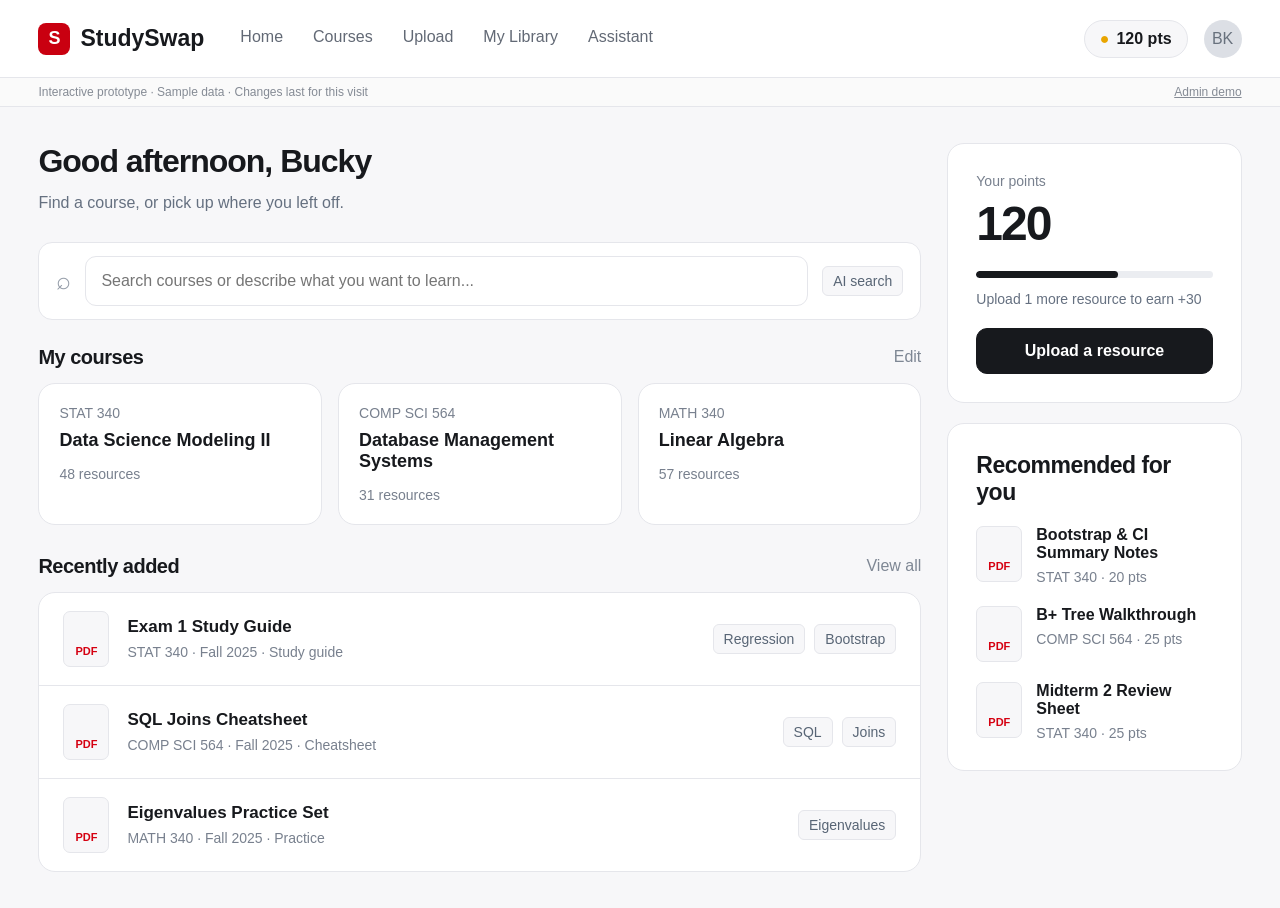
==== studyswap.html @ 80834e2b "Initial commit" ====
<!doctype html><html lang="en"><head><meta charset="utf-8"><meta name="viewport" content="width=device-width,initial-scale=1"><title>StudySwap — UW–Madison study resources</title><meta name="description" content="Share your notes and discover course resources with StudySwap."><link rel="icon" href="data:image/svg+xml,%3Csvg xmlns='http://www.w3.org/2000/svg' viewBox='0 0 32 32'%3E%3Crect width='32' height='32' rx='8' fill='%23c90010'/%3E%3Ctext x='9' y='23' font-family='Arial' font-weight='bold' font-size='22' fill='white'%3ES%3C/text%3E%3C/svg%3E"><style>:root{font-family:Arial,Helvetica,sans-serif;color:#17191d;background:#f7f7f9;font-size:16px;--muted:#78808e;--line:#e5e6eb;--red:#c90010}*{box-sizing:border-box}body{margin:0}button,input,select,textarea{font:inherit}button,a,input,select,textarea{outline-offset:4px}button,a{cursor:pointer}button{color:inherit}a{text-decoration:none;color:inherit}h1{font-size:32px;letter-spacing:-1px;margin:0 0 10px}h2{font-size:23px;letter-spacing:-.5px;margin:0 0 16px}h3{font-size:18px;margin:0 0 6px}p{color:#657080;line-height:1.6;margin:0 0 18px}small,.muted{color:var(--muted);font-size:14px}.brand{display:flex;align-items:center;gap:10px;font-size:23px;font-weight:700;white-space:nowrap}.mark{display:inline-grid;place-items:center;background:var(--red);color:white;border-radius:8px;width:32px;height:32px;font-size:18px}.header{height:78px;background:white;border-bottom:1px solid var(--line);display:flex;align-items:center;padding:0 3%;gap:36px}.nav{display:flex;align-self:stretch;gap:30px}.nav a{display:flex;align-items:center;border-bottom:3px solid transparent;color:#626975}.nav a.active{border-color:#17191d;color:#17191d}.account{margin-left:auto;display:flex;gap:16px;align-items:center}.points{border:1px solid var(--line);background:#f7f7f9;border-radius:24px;padding:9px 15px;font-weight:600;white-space:nowrap}.points:before{content:'●';color:#e9a500;margin-right:7px}.avatar{border:0;background:#dcdfe5;border-radius:50%;width:38px;height:38px;color:#68717d}.demo{font-size:12px;color:#858b95;padding:7px 3%;border-bottom:1px solid var(--line);background:#fafafa;display:flex;justify-content:space-between}.demo a{text-decoration:underline}.main{padding:36px 3%;max-width:1800px;margin:auto}.narrow{max-width:1120px}.grid{display:grid;gap:26px}.home{grid-template-columns:minmax(0,3fr) minmax(260px,1fr)}.detail{grid-template-columns:minmax(250px,1fr) minmax(0,2.35fr)}.upload{grid-template-columns:minmax(0,2.2fr) minmax(300px,1fr)}.preview-grid{grid-template-columns:minmax(0,2.5fr) minmax(290px,1fr)}.panel{border:1px solid var(--line);border-radius:17px;background:white;padding:28px}.stack>*+*{margin-top:20px}.row{display:flex;align-items:center;gap:16px}.between{justify-content:space-between}.wrap{flex-wrap:wrap}.grow{flex:1;min-width:0}.section{margin-top:30px}.section-title{display:flex;justify-content:space-between;align-items:center;margin-bottom:14px}.section-title h2{margin:0;font-size:20px}.btn{border:1px solid var(--line);border-radius:11px;background:white;padding:13px 20px;font-weight:600;display:inline-flex;justify-content:center;align-items:center;gap:8px}.btn.dark{background:#17191d;color:white;border-color:#17191d}.btn.red{background:var(--red);color:white;border-color:var(--red)}.btn.full{width:100%}.btn:disabled{opacity:.45;cursor:not-allowed}.btn:hover{filter:brightness(.96)}.link{background:none;border:0;color:#7e8794;padding:0}.tags{display:flex;gap:9px;flex-wrap:wrap}.tag,.chip{font-size:14px;border:1px solid var(--line);border-radius:6px;background:#f7f7f9;padding:6px 10px;color:#586575}.chip.active{color:white;background:#17191d;border-color:#17191d}.green{color:#219658;background:#e9f6ee;border-color:#cde9d9}.amber{color:#b77200;background:#fff5e5;border-color:#f2d7a7}.blue{color:#3565df;background:#edf2ff;border-color:#cfdbff}.redtext{color:var(--red)}.search{display:flex;align-items:center;gap:14px;background:white;border:1px solid var(--line);border-radius:14px;padding:13px 17px;margin:26px 0}.search input{border:0;padding:6px 0;min-width:0;flex:1;background:none;outline:none}.search span{color:#939ba7;font-size:25px}.courses-mini{display:grid;grid-template-columns:repeat(3,1fr);gap:16px}.course-mini{padding:20px}.course-mini:hover,.resource:hover{border-color:#b8bec8;background:#fdfdfd}.course-mini h3{margin:8px 0 14px}.list{padding:0;overflow:hidden}.resource{display:flex;align-items:center;gap:18px;padding:18px 24px;border-bottom:1px solid var(--line)}.resource:last-child{border-bottom:0}.pdf{height:56px;width:46px;flex-shrink:0;border:1px solid var(--line);border-radius:7px;background:#f7f7f9;display:flex;align-items:flex-end;justify-content:center;padding-bottom:9px;color:#d50011;font-weight:700;font-size:11px}.resource h3{font-size:17px}.metric{font-size:48px;font-weight:700;letter-spacing:-2px;margin:6px 0 20px}.progress{height:7px;background:#ebedf1;border-radius:9px;margin:15px 0 10px;overflow:hidden}.progress i{display:block;width:60%;height:100%;background:#17191d;border-radius:9px}.rec{display:flex;gap:14px;margin-top:20px}.rec h3{font-size:16px}.tabs{display:inline-flex;background:#ebedf1;border-radius:12px;padding:4px;gap:2px}.tabs button{border:0;background:none;border-radius:9px;padding:12px 19px;color:#626c7b}.tabs button.active{background:white;box-shadow:0 2px 4px #00000009;color:#17191d}.result{display:flex;align-items:center;gap:30px;margin-top:14px}.score{width:64px;text-align:center;flex-shrink:0}.score strong{font-size:30px;display:block}.meta{display:flex;justify-content:space-between;padding:15px 0;border-top:1px solid var(--line);gap:20px}.meta span{color:var(--muted)}.breadcrumb{font-size:14px;color:#8b93a0;margin:4px 0 28px}.page-heading{margin-bottom:28px}.page-heading h1{font-size:38px}.form-grid{display:grid;grid-template-columns:1fr 1fr;gap:22px}label{display:block;color:#626b78;font-size:14px}label input,label select,label textarea{margin-top:8px}input:not([type=checkbox]),select,textarea{width:100%;border:1px solid var(--line);border-radius:11px;background:white;padding:15px;color:#17191d}input[type=checkbox]{accent-color:#17191d;width:18px;height:18px}.field{margin-top:22px}.dropzone{border:1px dashed #c9ced6;background:#fafafb;border-radius:14px;padding:24px;margin-top:8px}.check{display:flex;align-items:center;gap:8px;margin:22px 0}.review-item{padding:20px 0;border-top:1px solid var(--line);display:flex;gap:14px}.review-item p{font-size:14px;margin:5px 0}.paper-preview{background:#eceef2;border-radius:18px;padding:32px;min-height:680px;display:flex;flex-direction:column}.papers{display:flex;gap:26px;flex:1;overflow:hidden}.paper{background:white;border-radius:8px;padding:34px;flex:1;min-width:0;box-shadow:0 1px 4px #00000005}.paper h3{margin:24px 0 12px;font-size:15px}.paper h2{font-size:21px}.paper p{font-size:14px}.paper.obscured{filter:blur(6px);opacity:.35;user-select:none}.preview-caption{text-align:center;margin:30px 0 0}.library-grid{display:grid;grid-template-columns:repeat(4,1fr);gap:20px;margin-top:28px}.library-card{padding:0;overflow:hidden}.library-art{height:145px;background:#eceef2;display:grid;place-items:center}.library-art .pdf{width:65px;height:80px;background:white}.library-content{padding:20px}.library-content h3{margin:8px 0 22px}.stats{display:flex;gap:28px}.stats strong{display:block;font-size:26px}.admin-grid{grid-template-columns:minmax(280px,1fr) minmax(0,1.6fr)}.queue-item{width:100%;text-align:left;background:white;border:0;border-bottom:1px solid var(--line);padding:20px;display:flex;justify-content:space-between;gap:10px}.queue-item.selected{border-left:3px solid #17191d;background:#fafafa}.status-grid{display:grid;grid-template-columns:repeat(3,1fr);gap:14px;margin:26px 0}.status-grid>div{border-radius:14px;padding:20px}.status-grid strong{display:block;font-size:26px;margin-top:8px}.chat-layout{display:grid;grid-template-columns:310px 1fr;min-height:calc(100vh - 108px)}.chat-sidebar{background:white;border-right:1px solid var(--line);padding:28px}.chat-sidebar label{padding:15px;border:1px solid var(--line);border-radius:12px;display:flex;align-items:center;gap:10px;margin:10px 0}.chat-sidebar button{display:block;text-align:left;margin:10px 0;padding:12px;border:0;background:#f7f7f9;border-radius:8px;width:100%}.chat-main{padding:34px 6%;display:flex;flex-direction:column;min-width:0}.messages{flex:1}.bubble{background:#17191d;color:white;padding:16px 20px;border-radius:18px 18px 0 18px;margin:0 0 28px auto;width:fit-content;max-width:85%}.answer{display:flex;gap:15px;line-height:1.75;margin-bottom:28px}.answer .mark{flex-shrink:0}.chat-input{margin-top:35px}.chat-input .search{margin:12px 0}.auth{display:grid;grid-template-columns:43% 57%;min-height:100vh}.auth-brand{background:#17191d;color:white;padding:6% 9%;display:flex;flex-direction:column}.auth-copy{margin-top:auto;padding-top:180px}.auth-copy h1{font-size:44px;line-height:1.15;letter-spacing:-1.5px}.auth-copy p{color:#a8b0bb;font-size:18px;margin:25px 0 48px}.auth-stats{display:flex;gap:30px}.auth-stats strong{display:block;font-size:30px}.auth-stats small{color:#bbc1cb}.auth-form{display:flex;align-items:center;justify-content:center;padding:50px}.auth-inner{width:100%;max-width:460px}.auth-inner h1{margin:38px 0 12px}.auth-inner .btn{padding:17px}.or{display:flex;align-items:center;gap:15px;color:#959da8;font-size:14px;margin:25px 0}.or:before,.or:after{content:'';height:1px;background:var(--line);flex:1}.auth-note{font-size:13px;text-align:center;margin:20px 0 0}.empty{padding:45px;text-align:center;color:#79818d}#toast{position:fixed;bottom:28px;left:50%;transform:translateX(-50%);background:#17191d;color:white;border-radius:12px;padding:15px 22px;box-shadow:0 8px 30px #0002;display:none;z-index:30;max-width:90%}dialog{border:1px solid var(--line);border-radius:18px;padding:28px;max-width:550px;width:90%}dialog::backdrop{background:#17191d70}dialog .btn{margin-top:20px}.sr-only{position:absolute;width:1px;height:1px;overflow:hidden;clip:rect(0,0,0,0)}@media(min-width:1600px){.main{padding-top:44px}.resource{padding:22px 24px}.header{height:80px}}@media(max-width:1100px){.header{gap:24px}.nav{gap:20px}.home,.upload,.preview-grid{grid-template-columns:2fr 1fr}.library-grid{grid-template-columns:repeat(3,1fr)}.resource .tags{display:none}.auth-copy h1{font-size:36px}.paper.obscured{display:none}}@media(max-width:800px){.header{height:auto;min-height:70px;flex-wrap:wrap;padding-top:16px;gap:10px 20px}.nav{order:3;width:100%;overflow:auto;gap:24px}.nav a{padding:16px 0;white-space:nowrap}.account{gap:8px}.brand{font-size:20px}.main{padding:25px 20px}.home,.detail,.upload,.preview-grid,.admin-grid{grid-template-columns:1fr}.courses-mini{grid-template-columns:1fr}.library-grid{grid-template-columns:repeat(2,1fr)}.page-heading{align-items:flex-start;gap:20px;flex-wrap:wrap}.page-heading h1{font-size:30px}.chat-layout{grid-template-columns:1fr}.chat-sidebar{border-bottom:1px solid var(--line)}.chat-sidebar .recent{display:none}.chat-main{padding:25px 20px;min-height:600px}.auth{grid-template-columns:1fr}.auth-brand{padding:28px}.auth-copy{padding-top:45px}.auth-copy h1{font-size:32px}.auth-copy p{margin:18px 0}.auth-stats{display:none}.auth-form{padding:35px 25px}.auth-inner h1{margin-top:28px}.status-grid{gap:7px}.status-grid>div{padding:15px}.result{gap:15px;padding:20px}.result .score{width:45px}.result .btn{padding:10px}.demo{gap:12px}.paper-preview{min-height:500px;padding:20px}.paper{padding:24px}.resource{padding:18px 16px}.form-grid{grid-template-columns:1fr}.section-title{gap:15px;flex-wrap:wrap}}@media(max-width:480px){.library-grid{grid-template-columns:1fr}.stats{gap:20px}.result{flex-wrap:wrap}.result .grow{min-width:180px}.panel{padding:22px}.panel.list{padding:0}.library-card{padding:0}.auth-copy p{font-size:16px}.row.wrap{gap:10px}}
</style></head><body><div id="app"></div><div id="toast" role="status"></div><dialog id="dialog"><div id="dialog-body"></div><button class="btn" onclick="document.querySelector('dialog').close()">Close</button></dialog><script>const $=s=>document.querySelector(s),esc=s=>String(s??'').replace(/[&<>"']/g,c=>({'&':'&amp;','<':'&lt;','>':'&gt;','"':'&quot;',"'":'&#39;'}[c]));
const courses=[{id:'stat340',code:'STAT 340',title:'Data Science Modeling II',count:48,credits:4,req:'STAT 240',desc:'Modern statistical modeling for data science: linear and logistic regression, resampling methods, the bootstrap, cross-validation and model selection, with an emphasis on computation in R.'},{id:'cs564',code:'COMP SCI 564',title:'Database Management Systems',count:31,credits:3,req:'COMP SCI 400',desc:'Relational model, SQL, schema design and normalization, indexing, query processing and transactions.'},{id:'math340',code:'MATH 340',title:'Linear Algebra',count:57,credits:3,req:'MATH 222',desc:'Matrices, systems of linear equations, vector spaces, eigenvalues and eigenvectors.'},{id:'cs639',code:'COMP SCI 639',title:'Undergraduate Elective: Data Management',count:9,credits:3,req:'COMP SCI 564',desc:'Data models, data integration and cleaning, large-scale data systems for analytics.'},{id:'lis461',code:'L I S 461',title:'Data and Algorithms: Ethics and Policy',count:4,credits:4,req:'None',desc:'How data is collected, stored and structured, and the design choices behind information systems.'},{id:'stat240',code:'STAT 240',title:'Data Science Modeling I',count:24,credits:4,req:'None',desc:'Data wrangling, visualization and inference using R and the tidyverse.'}];
const resources=[['exam','Exam 1 Study Guide','stat340','Study guide',30,12,'Regression','Bootstrap'],['bootstrap','Bootstrap & CI Summary Notes','stat340','Notes',20,6,'Bootstrap','Confidence interval'],['regression','Regression Cheatsheet','stat340','Cheatsheet',20,2,'Regression'],['cv','Cross-Validation Practice Questions','stat340','Practice',25,8,'Cross-validation'],['review','Midterm 2 Review Sheet','stat340','Study guide',25,5,'Model selection'],['sql','SQL Joins Cheatsheet','cs564','Cheatsheet',20,3,'SQL','Joins'],['tree','B+ Tree Walkthrough','cs564','Notes',25,5,'Indexing'],['eigen','Eigenvalues Practice Set','math340','Practice',25,6,'Eigenvalues'],['midterm','Midterm 1 (Fall 2024)','math340','Old exam',30,7,'Matrices'],['formula','Final Formula Sheet','stat240','Cheatsheet',20,3,'Inference']].map(r=>({id:r[0],title:r[1],course:r[2],type:r[3],cost:r[4],pages:r[5],tags:r.slice(6)}));
let state={points:120,unlocked:['regression','sql','tree','eigen','midterm','cv','formula'],mycourses:['stat340','cs564','math340'],uploads:[],spent:185};let searchMode='AI search',filter='All',libTab='Unlocked',libCourse='all',adminFilter='All',selectedQueue=0,signup=false;let queue=[{title:'Bootstrap & CI — Lecture 8–10 Notes',course:'STAT 340',user:'bucky',flag:'Possible duplicate'},{title:'Normalization Practice Set',course:'COMP SCI 564',user:'mchen',flag:'Clean'},{title:'Week 3 Notes',course:'MATH 340',user:'tpark',flag:'Course mismatch'},{title:'Final Exam Formula Sheet',course:'STAT 240',user:'aliu',flag:'Clean'},{title:'Graph Algorithms Summary',course:'COMP SCI 577',user:'jwong',flag:'Clean'},{title:'Midterm 1 Practice',course:'ECON 310',user:'rsingh',flag:'Possible duplicate'}];let selectedSources=new Set(['regression']);let chats=[];let currentFile=null;const fileURLs=new Map();
const cby=id=>courses.find(c=>c.id===id)||courses[0],rby=id=>resources.find(r=>r.id===id)||resources[0],pdf=()=>'<span class="pdf" aria-hidden="true">PDF</span>',brand=()=>'<a class="brand" href="#home"><span class="mark">S</span>StudySwap</a>',btn=(text,route,cls='')=>`<a class="btn ${cls}" href="#${route}">${text}</a>`,tags=arr=>`<div class="tags">${arr.map(t=>`<span class="tag">${esc(t)}</span>`).join('')}</div>`;
function toast(s){$('#toast').textContent=s;$('#toast').style.display='block';clearTimeout(window.toastTimer);window.toastTimer=setTimeout(()=>$('#toast').style.display='none',3500)}function modal(s){$('#dialog-body').innerHTML=s;$('#dialog').showModal()}function go(route){if(location.hash==='#'+route)render();else location.hash=route}function header(page){const admin=page==='admin';return `<header class="header">${brand()}${admin?'<span class="tag">Admin</span>':''}<nav class="nav" aria-label="Main navigation">${(admin?[['admin','Review queue'],['admin/resources','Resources'],['admin/users','Users'],['admin/reports','Reports']]:[['home','Home'],['courses','Courses'],['upload','Upload'],['library','My Library'],['assistant','Assistant']]).map(([id,label])=>`<a href="#${id}" class="${(location.hash.slice(1)===id||(id==='courses'&&['course','resource'].includes(page)))?'active':''}">${label}</a>`).join('')}</nav><div class="account">${admin?'':`<a class="points" href="#library">${state.points} pts</a>`}<button class="avatar" aria-label="Account menu" onclick="account()">${admin?'AD':'BK'}</button></div></header><div class="demo"><span>Interactive prototype · Sample data · Changes last for this visit</span><a href="#${admin?'home':'admin'}">${admin?'Student view':'Admin demo'}</a></div>`}
function account(){modal(`<h2>Bucky Badger</h2><p>bucky@wisc.edu</p><div class="stack">${btn('Student home','home')}${btn('Admin demo','admin')}<button class="btn" onclick="document.querySelector('dialog').close();go('login')">Log out</button></div>`)}
function login(){return `<div class="auth"><aside class="auth-brand">${brand()}<div class="auth-copy"><h1>Share what you made.<br>Unlock what you need.</h1><p>A study resource exchange for UW–Madison students. Upload your notes, earn points, and learn with an AI assistant grounded in real course material.</p><div class="auth-stats"><div><strong>1,240</strong><small>Resources</small></div><div><strong>312</strong><small>Courses</small></div><div><strong>860</strong><small>Students</small></div></div></div></aside><section class="auth-form"><div class="auth-inner"><div class="tabs"><button class="${!signup?'active':''}" onclick="signup=false;render()">Log in</button><button class="${signup?'active':''}" onclick="signup=true;render()">Sign up</button></div><h1>${signup?'Join StudySwap':'Welcome back'}</h1><p>${signup?'Create an account with your UW–Madison email.':'Log in with your UW–Madison email.'}</p><form id="login-form">${signup?'<label class="field">Name<input name="name" placeholder="Bucky Badger" required></label>':''}<label class="field">Email<input name="email" type="email" placeholder="bucky@wisc.edu" required pattern="[^@]+@wisc\\.edu" title="Use a wisc.edu email address"></label><div class="row between field"><label for="password">Password</label><button type="button" class="link" onclick="modal('<h2>Password reset</h2><p>This prototype does not store passwords or send email. Use Enter demo to explore StudySwap.</p>')">Forgot password?</button></div><input id="password" name="password" type="password" autocomplete="${signup?'new-password':'current-password'}" placeholder="••••••••••" minlength="8" required style="margin:8px 0 26px"><button class="btn dark full">${signup?'Create account · 50 starter points':'Log in'}</button></form><div class="or">or</div><button class="btn full" onclick="modal('<h2>UW–Madison NetID</h2><p>School sign-in requires an authorized university integration. No credentials are sent by this prototype.</p>')">Continue with NetID</button><p class="auth-note">Frontend demo — do not enter your real password.</p><button class="btn full" style="margin-top:15px" onclick="go('home')">Enter demo →</button></div></section></div>`}
function resourceRow(r,mode='course'){return `<a class="resource" href="#resource/${r.id}">${pdf()}<div class="grow"><h3>${esc(r.title)}</h3><small>${mode==='home'?cby(r.course).code:'Prof. Kim'} · Fall 2025 · ${mode==='home'?r.type:r.pages+' pages'}</small></div>${mode==='home'?tags(r.tags):`<span class="tag">${r.type}</span><strong style="white-space:nowrap">${state.unlocked.includes(r.id)?'<span class="tag green">Unlocked</span>':r.cost+' pts'}</strong>`}</a>`}
function home(){return `<main class="main grid home"><section><h1>Good afternoon, Bucky</h1><p>Find a course, or pick up where you left off.</p><form class="search" id="home-search"><span>⌕</span><input name="q" aria-label="Search courses" placeholder="Search courses or describe what you want to learn..."><button class="chip">AI search</button></form><div class="section-title"><h2>My courses</h2><button class="link" onclick="editCourses()">Edit</button></div><div class="courses-mini">${state.mycourses.map(id=>{let c=cby(id);return `<a class="panel course-mini" href="#course/${c.id}"><small>${c.code}</small><h3>${c.title}</h3><small>${c.count} resources</small></a>`}).join('')||'<p>No courses yet. Find a course to get started.</p>'}</div><div class="section"><div class="section-title"><h2>Recently added</h2><a class="link" href="#courses">View all</a></div><div class="panel list">${['exam','sql','eigen'].map(id=>resourceRow(rby(id),'home')).join('')}</div></div></section><aside class="stack"><div class="panel"><small>Your points</small><div class="metric">${state.points}</div><div class="progress"><i></i></div><p style="font-size:14px">Upload 1 more resource to earn +30</p>${btn('Upload a resource','upload','dark full')}</div><div class="panel"><h2>Recommended for you</h2>${['bootstrap','tree','review'].map(id=>{let r=rby(id);return `<a class="rec" href="#resource/${id}">${pdf()}<div><h3>${r.title}</h3><small>${cby(r.course).code} · ${r.cost} pts</small></div></a>`}).join('')}</div></aside></main>`}
function editCourses(){modal(`<h2>My courses</h2><p>Choose the courses shown on your home page.</p>${courses.map(c=>`<label class="check"><input type="checkbox" ${state.mycourses.includes(c.id)?'checked':''} onchange="toggleCourse('${c.id}',this.checked)">${c.code} · ${c.title}</label>`).join('')}`)}function toggleCourse(id,on){state.mycourses=on?[...new Set([...state.mycourses,id])]:state.mycourses.filter(x=>x!==id);render()}
function coursesPage(){return `<main class="main narrow"><h1>Find a course</h1><div class="row between wrap section"><div class="tabs">${['Keyword','AI search'].map(t=>`<button class="${searchMode===t?'active':''}" onclick="searchMode='${t}';render()">${t}</button>`).join('')}</div><div class="tags"><select id="level" aria-label="Course level" style="width:auto;padding:7px"><option>Any level</option><option>Introductory</option><option>Intermediate</option><option>Advanced</option></select><span class="tag">3–4 credits</span><span class="tag">Fall 2026</span></div></div><form class="search" id="course-search" style="border-color:#17191d"><span>⌕</span><input id="query" name="q" aria-label="Course search" value="${esc(window.courseQuery??'')}" placeholder="${searchMode==='AI search'?'I want to learn about databases and how to design them':'Search by course name or code'}"><button class="btn dark">Search</button></form><p class="muted" id="result-summary"></p><div id="course-results"></div></main>`}
function showCourseResults(){let q=($('#query')?.value||'').toLowerCase();window.courseQuery=q;let words=q.split(/\W+/).filter(w=>w.length>2&&!['want','learn','about','and','how','them','the','for','with'].includes(w));let list=courses.map(c=>({...c,score:words.reduce((a,w)=>a+((c.title+' '+c.desc+' '+c.code).toLowerCase().includes(w.replace(/s$/,''))?1:0),0)}));if(words.length)list=list.filter(c=>c.score>0).sort((a,b)=>b.score-a.score);let level=$('#level').value;list=list.filter(c=>level==='Any level'||(level==='Introductory'?c.id==='stat240':level==='Advanced'?c.id.startsWith('cs'):!c.id.startsWith('cs')&&c.id!=='stat240'));$('#result-summary').textContent=`${list.length} courses${searchMode==='AI search'?' · Demo relevance ranking using course keywords (AI not connected)':''}`;$('#course-results').innerHTML=list.map((c,i)=>`<article class="panel result">${searchMode==='AI search'?`<div class="score"><strong>${q?Math.max(60,94-i*11):'—'}</strong><small>match</small></div>`:''}<div class="grow"><h3>${c.code} · ${c.title} ${i===0&&q?'<span class="tag green">Best match</span>':''}</h3><p style="font-size:14px;margin:10px 0 14px">${c.desc}</p>${tags([c.credits+' credits',c.req==='None'?'No prerequisites':'Req: '+c.req,c.count+' resources'])}</div>${btn('View','course/'+c.id)}</article>`).join('')||'<div class="panel empty">No matching courses. Try “statistics”, “SQL”, or “linear algebra”.</div>'}
function coursePage(id){let c=cby(id);return `<main class="main"><div class="breadcrumb"><a href="#courses">Courses</a> / ${c.code}</div><div class="row between page-heading"><div><p style="margin-bottom:6px">${c.code}</p><h1>${c.title}</h1></div><div class="row wrap"><button class="btn" onclick="toggleCourse('${c.id}',${!state.mycourses.includes(c.id)});toast('My courses updated')">${state.mycourses.includes(c.id)?'✓ Added to my courses':'+ Add to my courses'}</button>${btn('Upload for this course','upload/'+c.id,'dark')}</div></div><div class="grid detail"><aside class="panel" style="align-self:start"><h2>About this course</h2><p>${c.desc}</p>${[['Credits',c.credits],['Prerequisites',c.req],['Level',c.id.startsWith('cs')?'Advanced':'Intermediate'],['Offered','Fall, Spring']].map(x=>`<div class="meta"><span>${x[0]}</span><strong>${x[1]}</strong></div>`).join('')}</aside><section><div class="section-title"><h2>Resources <small>${c.count}</small></h2><div class="tags">${['All','Study guide','Cheatsheet','Practice','Old exam','Notes'].map(t=>`<button class="chip ${filter===t?'active':''}" onclick="filter='${t}';render()">${t}</button>`).join('')}</div></div><div class="search" style="margin:18px 0"><span>⌕</span><input id="resource-search" placeholder="Search resources in ${c.code}" aria-label="Search resources"></div><div id="resources" class="panel list"></div></section></div></main>`}
function showResources(id){let q=$('#resource-search').value.toLowerCase();let list=resources.filter(r=>r.course===id&&(filter==='All'||r.type===filter)&&r.title.toLowerCase().includes(q));$('#resources').innerHTML=list.map(r=>resourceRow(r)).join('')||'<div class="empty">No resources match your filters.</div>'}
function resourcePage(id){let r=rby(id),c=cby(r.course),unlocked=state.unlocked.includes(r.id);return `<main class="main"><div class="breadcrumb"><a href="#courses">Courses</a> / <a href="#course/${c.id}">${c.code}</a> / ${r.title}</div><div class="grid preview-grid"><div class="paper-preview"><div class="papers"><article class="paper"><h2>${c.code} — ${r.title}</h2><small>Fall 2025 · Sample document</small><h3>1. ${r.tags[0]}</h3><p>${sampleContent(r)}</p><h3>2. Key ideas</h3><p>Connect the definitions to worked examples. Explain your reasoning and check the assumptions before applying a method.</p>${unlocked?'<h3>Practice</h3><p>Write a short explanation of the main concept, then construct an example and explain each step.</p>':''}</article><article class="paper ${unlocked?'':'obscured'}"><h2>Review & practice</h2><p>${unlocked?sampleContent(r):'Additional document content is available after unlocking this resource.'}</p><h3>Check your understanding</h3><p>What assumptions does the method require? How would you interpret the result in context?</p></article></div><div class="preview-caption"><strong>${unlocked?'Sample resource unlocked':'Preview shows page 1 of '+r.pages}</strong><p style="margin:8px 0 0">${unlocked?'The screenshots did not include original PDFs. This is demonstration content.':'Unlock to view the full sample resource'}</p></div></div><aside class="stack"><div class="panel"><span class="tag">${r.type}</span><h1 style="font-size:28px;margin-top:20px">${r.title}</h1><p>${r.id==='exam'?'Covers everything on Midterm 1: simple and multiple regression, residual diagnostics and interpretation of coefficients.':'Course notes and practice covering '+r.tags.join(', ')+'.'}</p>${[['Course',c.code],['Professor','Prof. Kim'],['Semester','Fall 2025'],['Pages',r.pages],['Uploaded by','jlee42 · 38 unlocks']].map(x=>`<div class="meta"><span>${x[0]}</span><strong>${x[1]}</strong></div>`).join('')}<small>AI topic tags · sample</small><div style="margin-top:10px">${tags(r.tags)}</div></div><div class="panel">${unlocked?`<span class="tag green">Unlocked</span><p style="margin-top:16px">Saved to My Library — no extra charge to reopen.</p>${btn('Ask about this resource','assistant/'+r.id,'dark full')}`:`<div class="row between"><span class="muted">Cost</span><h2>${r.cost} pts</h2></div><div class="row between"><small>Balance after unlock</small><small>${state.points} → ${state.points-r.cost}</small></div><button class="btn red full" style="margin-top:20px" onclick="unlock('${r.id}')" ${state.points<r.cost?'disabled':''}>Unlock for ${r.cost} points</button><p class="auth-note">Saved to My Library — no extra charge to reopen</p>${state.points<r.cost?'<p>Not enough points. Upload a resource to earn more.</p>':''}`}</div></aside></div></main>`}
function sampleContent(r){if(r.course==='cs564')return 'An INNER JOIN returns rows with matching keys in both tables. A LEFT JOIN keeps every row from the left table and fills unmatched right-side columns with NULL.';if(r.course==='math340')return 'An eigenvector v is a nonzero vector whose direction is preserved by a linear transformation A: Av = λv. Find eigenvalues by solving det(A − λI) = 0.';return 'Linear regression models the relationship between a response and explanatory variables. In y = β₀ + β₁x + ε, the slope describes the expected change in the response for a one-unit increase in x. Residuals are observed values minus fitted values.'}
function unlock(id){let r=rby(id);if(state.unlocked.includes(id))return;if(state.points<r.cost)return toast('Not enough points');state.points-=r.cost;state.spent+=r.cost;state.unlocked.push(id);render();toast('Resource unlocked and added to My Library')}
function uploadPage(id){return `<main class="main grid upload"><section class="panel"><h1>Upload a resource</h1><p>Only share material you made yourself or have permission to share. Approved uploads earn +30 points.</p><form id="upload-form"><div class="form-grid section"><label>Course<select name="course">${courses.map(c=>`<option value="${c.id}" ${id===c.id?'selected':''}>${c.code} · ${c.title}</option>`).join('')}</select></label><label>Semester<select name="semester"><option>Fall 2025</option><option>Spring 2026</option><option>Fall 2026</option></select></label><label>Professor<input name="professor" placeholder="Prof. Kim" required></label><label>Resource type<select name="type"><option>Notes</option><option>Study guide</option><option>Cheatsheet</option><option>Practice</option><option>Old exam</option></select></label></div><label class="field">Title<input name="title" placeholder="Bootstrap & Confidence Intervals — Lecture 8–10 Notes" required maxlength="150"></label><label class="field">File<div class="dropzone" id="dropzone"><input type="file" id="file" accept="application/pdf,.pdf" aria-label="Choose a PDF"><p id="file-info" style="margin:14px 0 0;font-size:14px">Choose or drop a PDF · Maximum 20 MB · Kept in this browser session only</p></div></label><label class="check"><input name="rights" type="checkbox" required>I created this material or have the right to share it.</label><div class="row wrap"><button class="btn dark">Submit for review</button><button type="button" class="btn" onclick="saveDraft()">Save draft</button></div></form></section><aside class="stack"><div class="panel"><div class="row between"><h2>AI upload review</h2><span class="tag amber">Demo</span></div><p style="font-size:14px">Example review signals. No AI analysis is performed.</p><div id="upload-review"><div class="review-item"><span class="tag">…</span><div><h3>Exact duplicate</h3><p>Select a file to check against uploads in this session.</p></div></div><div class="review-item"><span class="tag amber">!</span><div><h3>Similar documents</h3><p>Example: 71% similar to “Bootstrap CI Notes” — flagged for admin</p><div class="progress"><i style="width:71%;background:#ba7800"></i></div></div></div><div class="review-item"><span class="tag green">✓</span><div><h3>Matches course</h3><p>Sample course match: 0.82</p></div></div><div class="review-item"><span class="tag">…</span><div><h3>Topic tags</h3>${tags(['Bootstrap','Confidence interval','Resampling'])}</div></div></div></div><div class="panel"><small>WHAT HAPPENS NEXT</small><p style="margin:18px 0 0">AI check → Admin review → Approved → <strong class="green">+30 pts</strong></p></div></aside></main>`}
let draft=null;function saveDraft(){draft=Object.fromEntries(new FormData($('#upload-form')));toast('Draft saved for this visit')}
async function selectFile(f){if(!f)return;if(!f.name.toLowerCase().endsWith('.pdf')||f.size>20*1024*1024){currentFile=null;$('#file').value='';return toast('Choose a PDF smaller than 20 MB')}currentFile=f;let hash='';if(crypto.subtle)hash=Array.from(new Uint8Array(await crypto.subtle.digest('SHA-256',await f.arrayBuffer()))).map(x=>x.toString(16).padStart(2,'0')).join('');currentFile.fileHash=hash;let dup=hash&&state.uploads.some(x=>x.hash===hash);$('#file-info').textContent=`${f.name} · ${(f.size/1024/1024).toFixed(2)} MB · ${dup?'Duplicate of your session upload':'Ready for review'}`;$('#upload-review .review-item p').textContent=dup?'Identical file found in this session.':'No identical file found in this session'+(hash?' (SHA-256).':'.');}
function submitUpload(e){e.preventDefault();if(!currentFile)return toast('Please choose a PDF first');if(currentFile.fileHash&&state.uploads.some(x=>x.hash===currentFile.fileHash))return toast('This PDF has already been submitted');let d=Object.fromEntries(new FormData(e.target)),id='upload'+Date.now();state.uploads.unshift({...d,id,status:'Pending',hash:currentFile.fileHash,file:currentFile.name});fileURLs.set(id,URL.createObjectURL(currentFile));queue.unshift({id,title:d.title,course:cby(d.course).code,user:'bucky',flag:'Pending review'});currentFile=null;selectedQueue=0;toast('Submitted to the demo review queue. Points are awarded after approval.');libTab='My uploads';go('library')}
function libraryPage(){return `<main class="main"><div class="row between page-heading"><div><h1>My Library</h1><p>Resources you've unlocked are yours to reopen anytime — no extra points.</p></div><div class="stats"><div><small>Unlocked</small><strong>${state.unlocked.length}</strong></div><div><small>Uploaded</small><strong>${state.uploads.length}</strong></div><div><small>Points spent</small><strong>${state.spent}</strong></div></div></div><div class="row between wrap"><div class="tabs">${['Unlocked','My uploads'].map(t=>`<button class="${libTab===t?'active':''}" onclick="libTab='${t}';render()">${t}</button>`).join('')}</div><div class="row wrap"><div class="tags">${[['all','All courses'],...courses.slice(0,3).map(c=>[c.id,c.code])].map(([id,t])=>`<button class="chip ${libCourse===id?'active':''}" onclick="libCourse='${id}';render()">${t}</button>`).join('')}</div><input id="library-search" aria-label="Search library" placeholder="Search library" style="width:210px;padding:10px 15px"></div></div><div class="library-grid" id="library-results"></div></main>`}
function showLibrary(){let q=$('#library-search').value.toLowerCase(),list=(libTab==='Unlocked'?resources.filter(r=>state.unlocked.includes(r.id)):state.uploads).filter(r=>(libCourse==='all'||r.course===libCourse)&&r.title.toLowerCase().includes(q));$('#library-results').innerHTML=list.map(r=>`<article class="panel library-card"><a class="library-art" href="${libTab==='Unlocked'?'#resource/'+r.id:fileURLs.get(r.id)||'#library'}" ${libTab==='My uploads'?'target="_blank" rel="noopener"':''} aria-label="Open ${esc(r.title)}">${pdf()}</a><div class="library-content"><small>${cby(r.course).code} · ${r.type}</small><h3><a href="#${libTab==='Unlocked'?'resource/'+r.id:'admin'}">${esc(r.title)}</a></h3><div class="row between"><small>${r.status||'Unlocked · no extra charge'}</small>${libTab==='Unlocked'?`<a href="#assistant/${r.id}"><strong>Ask AI →</strong></a>`:''}</div></div></article>`).join('')||`<div class="panel empty" style="grid-column:1/-1">${libTab==='My uploads'?'No uploads yet. Upload your first resource to earn points.':'No matching resources.'}</div>`}
function adminPage(sub){if(sub)return adminOther(sub);let item=queue[selectedQueue];return `<main class="main grid admin-grid"><section><div class="section-title"><h1>Review queue</h1><small>${queue.length} pending</small></div><div class="tags" style="margin:20px 0">${['All','Flagged','Clean'].map(t=>`<button class="chip ${adminFilter===t?'active':''}" onclick="adminFilter='${t}';render()">${t} ${queue.filter(x=>t==='All'||(t==='Clean'?x.flag==='Clean':x.flag!=='Clean')).length}</button>`).join('')}</div><div class="panel list">${queue.map((x,i)=>({x,i})).filter(({x})=>adminFilter==='All'||(adminFilter==='Clean'?x.flag==='Clean':x.flag!=='Clean')).map(({x,i})=>`<button class="queue-item ${i===selectedQueue?'selected':''}" onclick="selectedQueue=${i};render()"><div><h3>${esc(x.title)}</h3><small>${x.course} · ${x.user} · ${i?i+'h ago':'12 min ago'}</small></div><span class="tag ${x.flag==='Clean'?'green':'amber'}" style="align-self:center">${x.flag}</span></button>`).join('')||'<div class="empty">No pending resources.</div>'}</div></section><section class="panel">${item?`<div class="row between"><small>${item.course} · Summary notes · Fall 2025 · Prof. Kim</small><button class="btn" onclick="openQueuePDF()">Open PDF</button></div><h1 style="font-size:27px;margin-top:15px">${esc(item.title)}</h1><p>Uploaded by ${item.user}@wisc.edu · 9 pages</p><div class="status-grid"><div class="green"><small>Exact duplicate</small><strong>None</strong></div><div class="amber"><small>Max similarity</small><strong>${item.flag==='Clean'?'18':'71'}%</strong></div><div class="green"><small>Course match</small><strong>${item.flag==='Course mismatch'?'0.24':'0.82'}</strong></div></div><p class="muted">SAMPLE REVIEW SIGNALS · NOT ACTUAL ANALYSIS</p><small>COMPARE WITH CLOSEST EXISTING RESOURCE</small><div class="form-grid" style="margin:15px 0"><div class="panel"><span class="tag">New</span><h3 style="margin-top:15px">${esc(item.title)}</h3><small>9 pages · 2,140 words</small></div><div class="panel"><span class="tag">Existing</span><h3 style="margin-top:15px">Bootstrap CI Notes</h3><small>6 pages · 1,580 words · Fall 2025</small></div></div><div class="meta"><span>Text similarity</span><strong>0.71</strong><span>Same course</span><strong>Yes</strong></div><div class="meta"><span>Title similarity</span><strong>0.64</strong><span>Same semester</span><strong>Yes</strong></div><label class="field">Note to uploader (optional)<textarea id="admin-note" placeholder="Explain your decision..." rows="3"></textarea></label><div class="row wrap" style="margin-top:22px"><button class="btn dark grow" onclick="review('Approved')">Approve · +30 pts</button><button class="btn grow" onclick="review('Duplicate')">Mark as duplicate</button><button class="btn redtext" onclick="review('Rejected')">Reject</button></div>`:'<div class="empty"><h2>All caught up</h2>No resources are waiting for review.</div>'}</section></main>`}
function review(status){let item=queue[selectedQueue];if(!item)return;let upload=state.uploads.find(x=>x.id===item.id);if(upload){upload.status=status;upload.note=$('#admin-note').value;if(status==='Approved')state.points+=30}queue.splice(selectedQueue,1);selectedQueue=Math.max(0,Math.min(selectedQueue,queue.length-1));render();toast(status+(status==='Approved'&&upload?' · 30 points added to your balance':''))}
function openQueuePDF(){let item=queue[selectedQueue];if(fileURLs.has(item.id))window.open(fileURLs.get(item.id),'_blank','noopener');else modal('<h2>Sample document</h2><p>Bootstrap resampling draws repeated samples with replacement from the observed data. The distribution of a statistic across these samples approximates its sampling variability.</p><p>This example review item has no original PDF attached.</p>')}
function adminOther(sub){let content=sub==='resources'?`<h1>Resources</h1><p>Sample resource catalog</p><div class="panel list">${resources.map(r=>resourceRow(r)).join('')}</div>`:sub==='users'?'<h1>Users</h1><div class="panel section"><div class="meta"><strong>Bucky Badger</strong><span>bucky@wisc.edu</span><span>Student · Demo account</span></div><div class="meta"><strong>Admin</strong><span>Demo reviewer</span></div></div>':`<h1>Reports</h1><div class="panel section"><h2>Review activity this visit</h2><p>${state.uploads.filter(x=>x.status==='Approved').length} approved · ${state.uploads.filter(x=>x.status==='Rejected').length} rejected · ${state.uploads.filter(x=>x.status==='Duplicate').length} duplicate</p><p>${queue.length} resources still pending review.</p></div>`;return `<main class="main narrow">${content}</main>`}
function assistantPage(id){if(id&&state.unlocked.includes(id))selectedSources.add(id);let unlocked=resources.filter(r=>state.unlocked.includes(r.id));return `<div class="chat-layout"><aside class="chat-sidebar"><small>SEARCHING IN</small>${unlocked.map(r=>`<label><input type="checkbox" ${selectedSources.has(r.id)?'checked':''} onchange="this.checked?selectedSources.add('${r.id}'):selectedSources.delete('${r.id}')"><span><strong>${r.title}</strong><br><small>${cby(r.course).code} · ${r.pages} pages</small></span></label>`).join('')}<div class="recent section"><small>RECENT CHATS</small>${['Is regression on Midterm 1?','Explain confidence intervals','SQL outer join vs inner join'].map(q=>`<button onclick="ask('${q}')">${q}</button>`).join('')}</div></aside><main class="chat-main"><div class="messages" id="messages"></div><div class="chat-input"><div class="tags">${['Summarize the resource','Make 5 practice questions','Explain residual plots'].map(q=>`<button class="chip" onclick="ask('${q}')">${q}</button>`).join('')}</div><form class="search" id="chat-form"><input name="q" aria-label="Ask assistant" placeholder="Ask about your selected resources..." required><button class="btn dark" aria-label="Send question">↑</button></form><p class="auth-note">Demo assistant · Prepared examples, not a live AI model. Only selected sample content is used.</p></div></main></div>`}
function showChats(){let node=$('#messages');node.innerHTML=chats.length?chats.map(m=>`<div class="bubble">${esc(m.q)}</div><div class="answer"><span class="mark">S</span><div><p style="color:#17191d">${esc(m.answer).replace(/\n/g,'<br>')}</p>${m.sources.length?'<small>SAMPLE SOURCES</small><div class="row wrap" style="margin-top:12px">'+m.sources.map(id=>`<a class="btn" href="#resource/${id}">${pdf()}${rby(id).title}</a>`).join('')+'</div>':''}</div></div>`).join(''):'<div class="answer"><span class="mark">S</span><div><h2>What are you studying today?</h2><p>Select resources on the left, then ask a question. Try “Explain residual plots” to explore a sample answer.</p><span class="tag">Demo assistant</span></div></div>'}
function ask(q){q=q.trim();if(!q)return;let ids=[...selectedSources].filter(id=>state.unlocked.includes(id));let r=ids.map(rby),answer='';if(!r.length)answer='Select at least one unlocked resource to use as a source.';else if(/midterm|exam/i.test(q))answer='This demo cannot confirm your real exam scope. The sample Exam 1 Study Guide describes linear regression and residual analysis. Check your instructor’s syllabus for the actual scope.';else if(/5 practice/i.test(q))answer='Practice based on the selected sample:\n1. Define the main concept in your own words.\n2. Give a concrete example.\n3. State the key assumptions.\n4. Explain how you would check your result.\n5. Describe one limitation of the method.';else if(/residual/i.test(q)&&r.some(x=>x.course==='stat340'))answer='A residual is the observed response minus its fitted value. In a residual plot, look for random scatter around zero. Curvature can suggest a nonlinear relationship; a widening pattern can suggest nonconstant variance. This is a prepared explanation of the sample regression content.';else if(/summar|regression|join|sql|eigen/i.test(q))answer=r.map(x=>x.title+': '+sampleContent(x)).join('\n\n');else answer='This frontend demo has no live AI connection. Try “Summarize the resource”, “Make 5 practice questions”, or “Explain residual plots” to see prepared responses using the selected sample content.';chats.push({q,answer,sources:ids});showChats();$('#chat-form')?.reset()}
function render(){let [page='login',id]=location.hash.slice(1).split('/');if(!['login','home','courses','course','resource','upload','admin','library','assistant'].includes(page))page='home';$('#app').innerHTML=page==='login'?login():header(page)+({home,courses:coursesPage,course:()=>coursePage(id),resource:()=>resourcePage(id),upload:()=>uploadPage(id),admin:()=>adminPage(id),library:libraryPage,assistant:()=>assistantPage(id)}[page])();document.title=`${page==='login'?'Welcome':page==='resource'?rby(id).title:page==='course'?cby(id).title:page[0].toUpperCase()+page.slice(1)} · StudySwap`;if(page==='login')$('#login-form').onsubmit=e=>{e.preventDefault();if(signup){state.points=50;toast('Demo account created · 50 starter points')}go('home')};if(page==='home')$('#home-search').onsubmit=e=>{e.preventDefault();window.courseQuery=new FormData(e.target).get('q');go('courses')};if(page==='courses'){showCourseResults();$('#course-search').onsubmit=e=>{e.preventDefault();showCourseResults()};$('#level').onchange=showCourseResults}if(page==='course'){showResources(cby(id).id);$('#resource-search').oninput=()=>showResources(cby(id).id)}if(page==='library'){showLibrary();$('#library-search').oninput=showLibrary}if(page==='upload'){currentFile=null;$('#upload-form').onsubmit=submitUpload;$('#file').onchange=e=>selectFile(e.target.files[0]);$('#dropzone').ondragover=e=>e.preventDefault();$('#dropzone').ondrop=e=>{e.preventDefault();selectFile(e.dataTransfer.files[0])};if(draft)for(let [k,v]of Object.entries(draft)){let el=$('#upload-form').elements[k];if(el&&el.type!=='file'){if(el.type==='checkbox')el.checked=!!v;else el.value=v}}}if(page==='assistant'){showChats();$('#chat-form').onsubmit=e=>{e.preventDefault();ask(new FormData(e.target).get('q'))}}}
window.addEventListener('hashchange',()=>{filter='All';render();window.scrollTo(0,0)});document.addEventListener('click',e=>{if(e.target.closest('dialog a'))$('#dialog').close()});render();
if(document.modelContext?.registerTool){try{Promise.resolve(document.modelContext.registerTool({name:'navigate_studyswap',description:'Open a StudySwap prototype screen. Does not authenticate or submit data.',inputSchema:{type:'object',properties:{page:{type:'string',enum:['home','courses','upload','library','assistant','admin']}},required:['page'],additionalProperties:false},execute:({page})=>{if(!['home','courses','upload','library','assistant','admin'].includes(page))throw new Error('Unknown screen');history.replaceState(null,'','#'+page);render();return {page}}})).catch(()=>{})}catch{}}
</script></body></html>
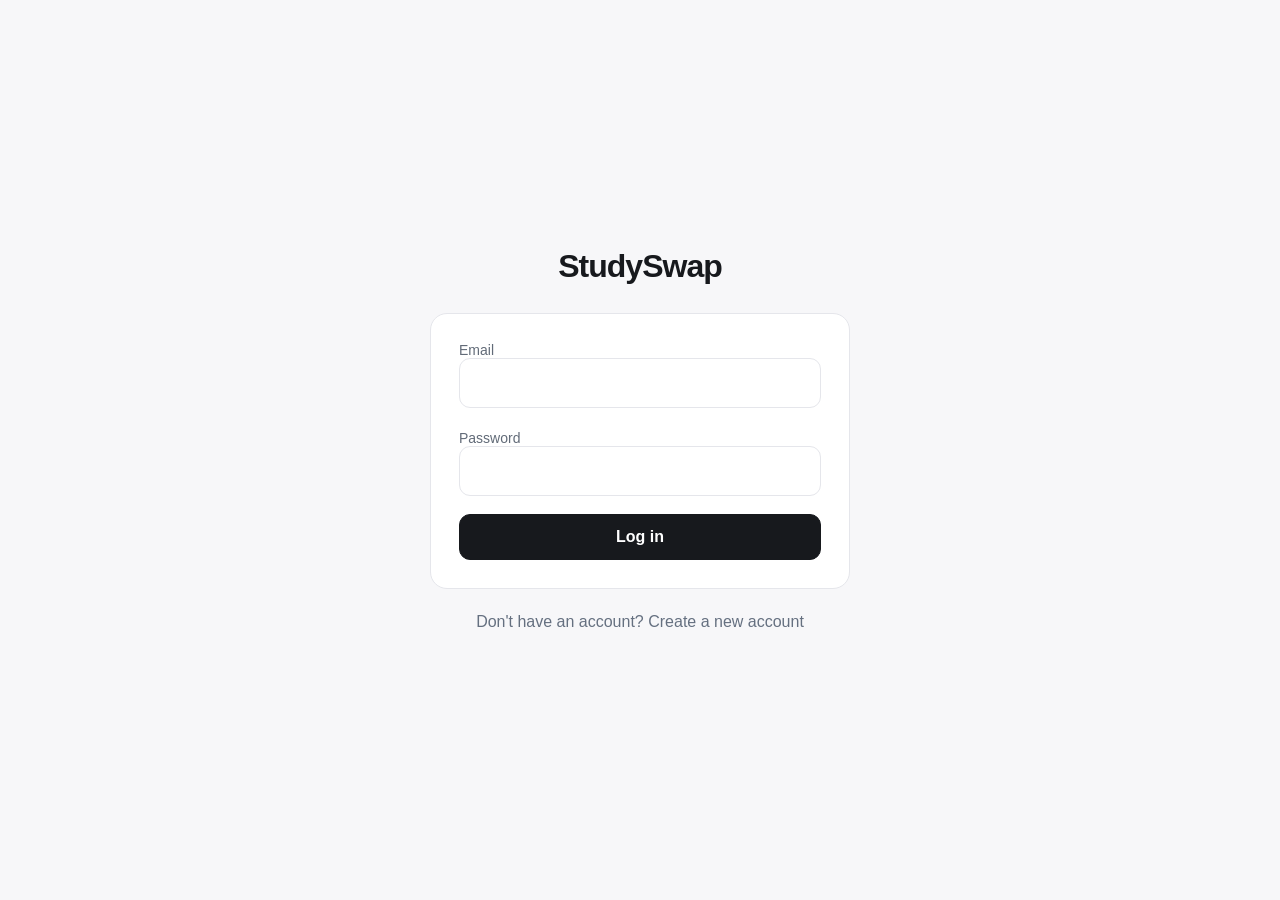
==== commit 977ae4b0: "Fixed" ====
--- a/studyswap.html
+++ b/studyswap.html
@@ -1,36 +1,5 @@
 <!doctype html><html lang="en"><head><meta charset="utf-8"><meta name="viewport" content="width=device-width,initial-scale=1"><title>StudySwap — UW–Madison study resources</title><meta name="description" content="Share your notes and discover course resources with StudySwap."><link rel="icon" href="data:image/svg+xml,%3Csvg xmlns='http://www.w3.org/2000/svg' viewBox='0 0 32 32'%3E%3Crect width='32' height='32' rx='8' fill='%23c90010'/%3E%3Ctext x='9' y='23' font-family='Arial' font-weight='bold' font-size='22' fill='white'%3ES%3C/text%3E%3C/svg%3E"><style>:root{font-family:Arial,Helvetica,sans-serif;color:#17191d;background:#f7f7f9;font-size:16px;--muted:#78808e;--line:#e5e6eb;--red:#c90010}*{box-sizing:border-box}body{margin:0}button,input,select,textarea{font:inherit}button,a,input,select,textarea{outline-offset:4px}button,a{cursor:pointer}button{color:inherit}a{text-decoration:none;color:inherit}h1{font-size:32px;letter-spacing:-1px;margin:0 0 10px}h2{font-size:23px;letter-spacing:-.5px;margin:0 0 16px}h3{font-size:18px;margin:0 0 6px}p{color:#657080;line-height:1.6;margin:0 0 18px}small,.muted{color:var(--muted);font-size:14px}.brand{display:flex;align-items:center;gap:10px;font-size:23px;font-weight:700;white-space:nowrap}.mark{display:inline-grid;place-items:center;background:var(--red);color:white;border-radius:8px;width:32px;height:32px;font-size:18px}.header{height:78px;background:white;border-bottom:1px solid var(--line);display:flex;align-items:center;padding:0 3%;gap:36px}.nav{display:flex;align-self:stretch;gap:30px}.nav a{display:flex;align-items:center;border-bottom:3px solid transparent;color:#626975}.nav a.active{border-color:#17191d;color:#17191d}.account{margin-left:auto;display:flex;gap:16px;align-items:center}.points{border:1px solid var(--line);background:#f7f7f9;border-radius:24px;padding:9px 15px;font-weight:600;white-space:nowrap}.points:before{content:'●';color:#e9a500;margin-right:7px}.avatar{border:0;background:#dcdfe5;border-radius:50%;width:38px;height:38px;color:#68717d}.demo{font-size:12px;color:#858b95;padding:7px 3%;border-bottom:1px solid var(--line);background:#fafafa;display:flex;justify-content:space-between}.demo a{text-decoration:underline}.main{padding:36px 3%;max-width:1800px;margin:auto}.narrow{max-width:1120px}.grid{display:grid;gap:26px}.home{grid-template-columns:minmax(0,3fr) minmax(260px,1fr)}.detail{grid-template-columns:minmax(250px,1fr) minmax(0,2.35fr)}.upload{grid-template-columns:minmax(0,2.2fr) minmax(300px,1fr)}.preview-grid{grid-template-columns:minmax(0,2.5fr) minmax(290px,1fr)}.panel{border:1px solid var(--line);border-radius:17px;background:white;padding:28px}.stack>*+*{margin-top:20px}.row{display:flex;align-items:center;gap:16px}.between{justify-content:space-between}.wrap{flex-wrap:wrap}.grow{flex:1;min-width:0}.section{margin-top:30px}.section-title{display:flex;justify-content:space-between;align-items:center;margin-bottom:14px}.section-title h2{margin:0;font-size:20px}.btn{border:1px solid var(--line);border-radius:11px;background:white;padding:13px 20px;font-weight:600;display:inline-flex;justify-content:center;align-items:center;gap:8px}.btn.dark{background:#17191d;color:white;border-color:#17191d}.btn.red{background:var(--red);color:white;border-color:var(--red)}.btn.full{width:100%}.btn:disabled{opacity:.45;cursor:not-allowed}.btn:hover{filter:brightness(.96)}.link{background:none;border:0;color:#7e8794;padding:0}.tags{display:flex;gap:9px;flex-wrap:wrap}.tag,.chip{font-size:14px;border:1px solid var(--line);border-radius:6px;background:#f7f7f9;padding:6px 10px;color:#586575}.chip.active{color:white;background:#17191d;border-color:#17191d}.green{color:#219658;background:#e9f6ee;border-color:#cde9d9}.amber{color:#b77200;background:#fff5e5;border-color:#f2d7a7}.blue{color:#3565df;background:#edf2ff;border-color:#cfdbff}.redtext{color:var(--red)}.search{display:flex;align-items:center;gap:14px;background:white;border:1px solid var(--line);border-radius:14px;padding:13px 17px;margin:26px 0}.search input{border:0;padding:6px 0;min-width:0;flex:1;background:none;outline:none}.search span{color:#939ba7;font-size:25px}.courses-mini{display:grid;grid-template-columns:repeat(3,1fr);gap:16px}.course-mini{padding:20px}.course-mini:hover,.resource:hover{border-color:#b8bec8;background:#fdfdfd}.course-mini h3{margin:8px 0 14px}.list{padding:0;overflow:hidden}.resource{display:flex;align-items:center;gap:18px;padding:18px 24px;border-bottom:1px solid var(--line)}.resource:last-child{border-bottom:0}.pdf{height:56px;width:46px;flex-shrink:0;border:1px solid var(--line);border-radius:7px;background:#f7f7f9;display:flex;align-items:flex-end;justify-content:center;padding-bottom:9px;color:#d50011;font-weight:700;font-size:11px}.resource h3{font-size:17px}.metric{font-size:48px;font-weight:700;letter-spacing:-2px;margin:6px 0 20px}.progress{height:7px;background:#ebedf1;border-radius:9px;margin:15px 0 10px;overflow:hidden}.progress i{display:block;width:60%;height:100%;background:#17191d;border-radius:9px}.rec{display:flex;gap:14px;margin-top:20px}.rec h3{font-size:16px}.tabs{display:inline-flex;background:#ebedf1;border-radius:12px;padding:4px;gap:2px}.tabs button{border:0;background:none;border-radius:9px;padding:12px 19px;color:#626c7b}.tabs button.active{background:white;box-shadow:0 2px 4px #00000009;color:#17191d}.result{display:flex;align-items:center;gap:30px;margin-top:14px}.score{width:64px;text-align:center;flex-shrink:0}.score strong{font-size:30px;display:block}.meta{display:flex;justify-content:space-between;padding:15px 0;border-top:1px solid var(--line);gap:20px}.meta span{color:var(--muted)}.breadcrumb{font-size:14px;color:#8b93a0;margin:4px 0 28px}.page-heading{margin-bottom:28px}.page-heading h1{font-size:38px}.form-grid{display:grid;grid-template-columns:1fr 1fr;gap:22px}label{display:block;color:#626b78;font-size:14px}label input,label select,label textarea{margin-top:8px}input:not([type=checkbox]),select,textarea{width:100%;border:1px solid var(--line);border-radius:11px;background:white;padding:15px;color:#17191d}input[type=checkbox]{accent-color:#17191d;width:18px;height:18px}.field{margin-top:22px}.dropzone{border:1px dashed #c9ced6;background:#fafafb;border-radius:14px;padding:24px;margin-top:8px}.check{display:flex;align-items:center;gap:8px;margin:22px 0}.review-item{padding:20px 0;border-top:1px solid var(--line);display:flex;gap:14px}.review-item p{font-size:14px;margin:5px 0}.paper-preview{background:#eceef2;border-radius:18px;padding:32px;min-height:680px;display:flex;flex-direction:column}.papers{display:flex;gap:26px;flex:1;overflow:hidden}.paper{background:white;border-radius:8px;padding:34px;flex:1;min-width:0;box-shadow:0 1px 4px #00000005}.paper h3{margin:24px 0 12px;font-size:15px}.paper h2{font-size:21px}.paper p{font-size:14px}.paper.obscured{filter:blur(6px);opacity:.35;user-select:none}.preview-caption{text-align:center;margin:30px 0 0}.library-grid{display:grid;grid-template-columns:repeat(4,1fr);gap:20px;margin-top:28px}.library-card{padding:0;overflow:hidden}.library-art{height:145px;background:#eceef2;display:grid;place-items:center}.library-art .pdf{width:65px;height:80px;background:white}.library-content{padding:20px}.library-content h3{margin:8px 0 22px}.stats{display:flex;gap:28px}.stats strong{display:block;font-size:26px}.admin-grid{grid-template-columns:minmax(280px,1fr) minmax(0,1.6fr)}.queue-item{width:100%;text-align:left;background:white;border:0;border-bottom:1px solid var(--line);padding:20px;display:flex;justify-content:space-between;gap:10px}.queue-item.selected{border-left:3px solid #17191d;background:#fafafa}.status-grid{display:grid;grid-template-columns:repeat(3,1fr);gap:14px;margin:26px 0}.status-grid>div{border-radius:14px;padding:20px}.status-grid strong{display:block;font-size:26px;margin-top:8px}.chat-layout{display:grid;grid-template-columns:310px 1fr;min-height:calc(100vh - 108px)}.chat-sidebar{background:white;border-right:1px solid var(--line);padding:28px}.chat-sidebar label{padding:15px;border:1px solid var(--line);border-radius:12px;display:flex;align-items:center;gap:10px;margin:10px 0}.chat-sidebar button{display:block;text-align:left;margin:10px 0;padding:12px;border:0;background:#f7f7f9;border-radius:8px;width:100%}.chat-main{padding:34px 6%;display:flex;flex-direction:column;min-width:0}.messages{flex:1}.bubble{background:#17191d;color:white;padding:16px 20px;border-radius:18px 18px 0 18px;margin:0 0 28px auto;width:fit-content;max-width:85%}.answer{display:flex;gap:15px;line-height:1.75;margin-bottom:28px}.answer .mark{flex-shrink:0}.chat-input{margin-top:35px}.chat-input .search{margin:12px 0}.auth{display:grid;grid-template-columns:43% 57%;min-height:100vh}.auth-brand{background:#17191d;color:white;padding:6% 9%;display:flex;flex-direction:column}.auth-copy{margin-top:auto;padding-top:180px}.auth-copy h1{font-size:44px;line-height:1.15;letter-spacing:-1.5px}.auth-copy p{color:#a8b0bb;font-size:18px;margin:25px 0 48px}.auth-stats{display:flex;gap:30px}.auth-stats strong{display:block;font-size:30px}.auth-stats small{color:#bbc1cb}.auth-form{display:flex;align-items:center;justify-content:center;padding:50px}.auth-inner{width:100%;max-width:460px}.auth-inner h1{margin:38px 0 12px}.auth-inner .btn{padding:17px}.or{display:flex;align-items:center;gap:15px;color:#959da8;font-size:14px;margin:25px 0}.or:before,.or:after{content:'';height:1px;background:var(--line);flex:1}.auth-note{font-size:13px;text-align:center;margin:20px 0 0}.empty{padding:45px;text-align:center;color:#79818d}#toast{position:fixed;bottom:28px;left:50%;transform:translateX(-50%);background:#17191d;color:white;border-radius:12px;padding:15px 22px;box-shadow:0 8px 30px #0002;display:none;z-index:30;max-width:90%}dialog{border:1px solid var(--line);border-radius:18px;padding:28px;max-width:550px;width:90%}dialog::backdrop{background:#17191d70}dialog .btn{margin-top:20px}.sr-only{position:absolute;width:1px;height:1px;overflow:hidden;clip:rect(0,0,0,0)}@media(min-width:1600px){.main{padding-top:44px}.resource{padding:22px 24px}.header{height:80px}}@media(max-width:1100px){.header{gap:24px}.nav{gap:20px}.home,.upload,.preview-grid{grid-template-columns:2fr 1fr}.library-grid{grid-template-columns:repeat(3,1fr)}.resource .tags{display:none}.auth-copy h1{font-size:36px}.paper.obscured{display:none}}@media(max-width:800px){.header{height:auto;min-height:70px;flex-wrap:wrap;padding-top:16px;gap:10px 20px}.nav{order:3;width:100%;overflow:auto;gap:24px}.nav a{padding:16px 0;white-space:nowrap}.account{gap:8px}.brand{font-size:20px}.main{padding:25px 20px}.home,.detail,.upload,.preview-grid,.admin-grid{grid-template-columns:1fr}.courses-mini{grid-template-columns:1fr}.library-grid{grid-template-columns:repeat(2,1fr)}.page-heading{align-items:flex-start;gap:20px;flex-wrap:wrap}.page-heading h1{font-size:30px}.chat-layout{grid-template-columns:1fr}.chat-sidebar{border-bottom:1px solid var(--line)}.chat-sidebar .recent{display:none}.chat-main{padding:25px 20px;min-height:600px}.auth{grid-template-columns:1fr}.auth-brand{padding:28px}.auth-copy{padding-top:45px}.auth-copy h1{font-size:32px}.auth-copy p{margin:18px 0}.auth-stats{display:none}.auth-form{padding:35px 25px}.auth-inner h1{margin-top:28px}.status-grid{gap:7px}.status-grid>div{padding:15px}.result{gap:15px;padding:20px}.result .score{width:45px}.result .btn{padding:10px}.demo{gap:12px}.paper-preview{min-height:500px;padding:20px}.paper{padding:24px}.resource{padding:18px 16px}.form-grid{grid-template-columns:1fr}.section-title{gap:15px;flex-wrap:wrap}}@media(max-width:480px){.library-grid{grid-template-columns:1fr}.stats{gap:20px}.result{flex-wrap:wrap}.result .grow{min-width:180px}.panel{padding:22px}.panel.list{padding:0}.library-card{padding:0}.auth-copy p{font-size:16px}.row.wrap{gap:10px}}
-</style></head><body><div id="app"></div><div id="toast" role="status"></div><dialog id="dialog"><div id="dialog-body"></div><button class="btn" onclick="document.querySelector('dialog').close()">Close</button></dialog><script>const $=s=>document.querySelector(s),esc=s=>String(s??'').replace(/[&<>"']/g,c=>({'&':'&amp;','<':'&lt;','>':'&gt;','"':'&quot;',"'":'&#39;'}[c]));
-const courses=[{id:'stat340',code:'STAT 340',title:'Data Science Modeling II',count:48,credits:4,req:'STAT 240',desc:'Modern statistical modeling for data science: linear and logistic regression, resampling methods, the bootstrap, cross-validation and model selection, with an emphasis on computation in R.'},{id:'cs564',code:'COMP SCI 564',title:'Database Management Systems',count:31,credits:3,req:'COMP SCI 400',desc:'Relational model, SQL, schema design and normalization, indexing, query processing and transactions.'},{id:'math340',code:'MATH 340',title:'Linear Algebra',count:57,credits:3,req:'MATH 222',desc:'Matrices, systems of linear equations, vector spaces, eigenvalues and eigenvectors.'},{id:'cs639',code:'COMP SCI 639',title:'Undergraduate Elective: Data Management',count:9,credits:3,req:'COMP SCI 564',desc:'Data models, data integration and cleaning, large-scale data systems for analytics.'},{id:'lis461',code:'L I S 461',title:'Data and Algorithms: Ethics and Policy',count:4,credits:4,req:'None',desc:'How data is collected, stored and structured, and the design choices behind information systems.'},{id:'stat240',code:'STAT 240',title:'Data Science Modeling I',count:24,credits:4,req:'None',desc:'Data wrangling, visualization and inference using R and the tidyverse.'}];
-const resources=[['exam','Exam 1 Study Guide','stat340','Study guide',30,12,'Regression','Bootstrap'],['bootstrap','Bootstrap & CI Summary Notes','stat340','Notes',20,6,'Bootstrap','Confidence interval'],['regression','Regression Cheatsheet','stat340','Cheatsheet',20,2,'Regression'],['cv','Cross-Validation Practice Questions','stat340','Practice',25,8,'Cross-validation'],['review','Midterm 2 Review Sheet','stat340','Study guide',25,5,'Model selection'],['sql','SQL Joins Cheatsheet','cs564','Cheatsheet',20,3,'SQL','Joins'],['tree','B+ Tree Walkthrough','cs564','Notes',25,5,'Indexing'],['eigen','Eigenvalues Practice Set','math340','Practice',25,6,'Eigenvalues'],['midterm','Midterm 1 (Fall 2024)','math340','Old exam',30,7,'Matrices'],['formula','Final Formula Sheet','stat240','Cheatsheet',20,3,'Inference']].map(r=>({id:r[0],title:r[1],course:r[2],type:r[3],cost:r[4],pages:r[5],tags:r.slice(6)}));
-let state={points:120,unlocked:['regression','sql','tree','eigen','midterm','cv','formula'],mycourses:['stat340','cs564','math340'],uploads:[],spent:185};let searchMode='AI search',filter='All',libTab='Unlocked',libCourse='all',adminFilter='All',selectedQueue=0,signup=false;let queue=[{title:'Bootstrap & CI — Lecture 8–10 Notes',course:'STAT 340',user:'bucky',flag:'Possible duplicate'},{title:'Normalization Practice Set',course:'COMP SCI 564',user:'mchen',flag:'Clean'},{title:'Week 3 Notes',course:'MATH 340',user:'tpark',flag:'Course mismatch'},{title:'Final Exam Formula Sheet',course:'STAT 240',user:'aliu',flag:'Clean'},{title:'Graph Algorithms Summary',course:'COMP SCI 577',user:'jwong',flag:'Clean'},{title:'Midterm 1 Practice',course:'ECON 310',user:'rsingh',flag:'Possible duplicate'}];let selectedSources=new Set(['regression']);let chats=[];let currentFile=null;const fileURLs=new Map();
-const cby=id=>courses.find(c=>c.id===id)||courses[0],rby=id=>resources.find(r=>r.id===id)||resources[0],pdf=()=>'<span class="pdf" aria-hidden="true">PDF</span>',brand=()=>'<a class="brand" href="#home"><span class="mark">S</span>StudySwap</a>',btn=(text,route,cls='')=>`<a class="btn ${cls}" href="#${route}">${text}</a>`,tags=arr=>`<div class="tags">${arr.map(t=>`<span class="tag">${esc(t)}</span>`).join('')}</div>`;
-function toast(s){$('#toast').textContent=s;$('#toast').style.display='block';clearTimeout(window.toastTimer);window.toastTimer=setTimeout(()=>$('#toast').style.display='none',3500)}function modal(s){$('#dialog-body').innerHTML=s;$('#dialog').showModal()}function go(route){if(location.hash==='#'+route)render();else location.hash=route}function header(page){const admin=page==='admin';return `<header class="header">${brand()}${admin?'<span class="tag">Admin</span>':''}<nav class="nav" aria-label="Main navigation">${(admin?[['admin','Review queue'],['admin/resources','Resources'],['admin/users','Users'],['admin/reports','Reports']]:[['home','Home'],['courses','Courses'],['upload','Upload'],['library','My Library'],['assistant','Assistant']]).map(([id,label])=>`<a href="#${id}" class="${(location.hash.slice(1)===id||(id==='courses'&&['course','resource'].includes(page)))?'active':''}">${label}</a>`).join('')}</nav><div class="account">${admin?'':`<a class="points" href="#library">${state.points} pts</a>`}<button class="avatar" aria-label="Account menu" onclick="account()">${admin?'AD':'BK'}</button></div></header><div class="demo"><span>Interactive prototype · Sample data · Changes last for this visit</span><a href="#${admin?'home':'admin'}">${admin?'Student view':'Admin demo'}</a></div>`}
-function account(){modal(`<h2>Bucky Badger</h2><p>bucky@wisc.edu</p><div class="stack">${btn('Student home','home')}${btn('Admin demo','admin')}<button class="btn" onclick="document.querySelector('dialog').close();go('login')">Log out</button></div>`)}
-function login(){return `<div class="auth"><aside class="auth-brand">${brand()}<div class="auth-copy"><h1>Share what you made.<br>Unlock what you need.</h1><p>A study resource exchange for UW–Madison students. Upload your notes, earn points, and learn with an AI assistant grounded in real course material.</p><div class="auth-stats"><div><strong>1,240</strong><small>Resources</small></div><div><strong>312</strong><small>Courses</small></div><div><strong>860</strong><small>Students</small></div></div></div></aside><section class="auth-form"><div class="auth-inner"><div class="tabs"><button class="${!signup?'active':''}" onclick="signup=false;render()">Log in</button><button class="${signup?'active':''}" onclick="signup=true;render()">Sign up</button></div><h1>${signup?'Join StudySwap':'Welcome back'}</h1><p>${signup?'Create an account with your UW–Madison email.':'Log in with your UW–Madison email.'}</p><form id="login-form">${signup?'<label class="field">Name<input name="name" placeholder="Bucky Badger" required></label>':''}<label class="field">Email<input name="email" type="email" placeholder="bucky@wisc.edu" required pattern="[^@]+@wisc\\.edu" title="Use a wisc.edu email address"></label><div class="row between field"><label for="password">Password</label><button type="button" class="link" onclick="modal('<h2>Password reset</h2><p>This prototype does not store passwords or send email. Use Enter demo to explore StudySwap.</p>')">Forgot password?</button></div><input id="password" name="password" type="password" autocomplete="${signup?'new-password':'current-password'}" placeholder="••••••••••" minlength="8" required style="margin:8px 0 26px"><button class="btn dark full">${signup?'Create account · 50 starter points':'Log in'}</button></form><div class="or">or</div><button class="btn full" onclick="modal('<h2>UW–Madison NetID</h2><p>School sign-in requires an authorized university integration. No credentials are sent by this prototype.</p>')">Continue with NetID</button><p class="auth-note">Frontend demo — do not enter your real password.</p><button class="btn full" style="margin-top:15px" onclick="go('home')">Enter demo →</button></div></section></div>`}
-function resourceRow(r,mode='course'){return `<a class="resource" href="#resource/${r.id}">${pdf()}<div class="grow"><h3>${esc(r.title)}</h3><small>${mode==='home'?cby(r.course).code:'Prof. Kim'} · Fall 2025 · ${mode==='home'?r.type:r.pages+' pages'}</small></div>${mode==='home'?tags(r.tags):`<span class="tag">${r.type}</span><strong style="white-space:nowrap">${state.unlocked.includes(r.id)?'<span class="tag green">Unlocked</span>':r.cost+' pts'}</strong>`}</a>`}
-function home(){return `<main class="main grid home"><section><h1>Good afternoon, Bucky</h1><p>Find a course, or pick up where you left off.</p><form class="search" id="home-search"><span>⌕</span><input name="q" aria-label="Search courses" placeholder="Search courses or describe what you want to learn..."><button class="chip">AI search</button></form><div class="section-title"><h2>My courses</h2><button class="link" onclick="editCourses()">Edit</button></div><div class="courses-mini">${state.mycourses.map(id=>{let c=cby(id);return `<a class="panel course-mini" href="#course/${c.id}"><small>${c.code}</small><h3>${c.title}</h3><small>${c.count} resources</small></a>`}).join('')||'<p>No courses yet. Find a course to get started.</p>'}</div><div class="section"><div class="section-title"><h2>Recently added</h2><a class="link" href="#courses">View all</a></div><div class="panel list">${['exam','sql','eigen'].map(id=>resourceRow(rby(id),'home')).join('')}</div></div></section><aside class="stack"><div class="panel"><small>Your points</small><div class="metric">${state.points}</div><div class="progress"><i></i></div><p style="font-size:14px">Upload 1 more resource to earn +30</p>${btn('Upload a resource','upload','dark full')}</div><div class="panel"><h2>Recommended for you</h2>${['bootstrap','tree','review'].map(id=>{let r=rby(id);return `<a class="rec" href="#resource/${id}">${pdf()}<div><h3>${r.title}</h3><small>${cby(r.course).code} · ${r.cost} pts</small></div></a>`}).join('')}</div></aside></main>`}
-function editCourses(){modal(`<h2>My courses</h2><p>Choose the courses shown on your home page.</p>${courses.map(c=>`<label class="check"><input type="checkbox" ${state.mycourses.includes(c.id)?'checked':''} onchange="toggleCourse('${c.id}',this.checked)">${c.code} · ${c.title}</label>`).join('')}`)}function toggleCourse(id,on){state.mycourses=on?[...new Set([...state.mycourses,id])]:state.mycourses.filter(x=>x!==id);render()}
-function coursesPage(){return `<main class="main narrow"><h1>Find a course</h1><div class="row between wrap section"><div class="tabs">${['Keyword','AI search'].map(t=>`<button class="${searchMode===t?'active':''}" onclick="searchMode='${t}';render()">${t}</button>`).join('')}</div><div class="tags"><select id="level" aria-label="Course level" style="width:auto;padding:7px"><option>Any level</option><option>Introductory</option><option>Intermediate</option><option>Advanced</option></select><span class="tag">3–4 credits</span><span class="tag">Fall 2026</span></div></div><form class="search" id="course-search" style="border-color:#17191d"><span>⌕</span><input id="query" name="q" aria-label="Course search" value="${esc(window.courseQuery??'')}" placeholder="${searchMode==='AI search'?'I want to learn about databases and how to design them':'Search by course name or code'}"><button class="btn dark">Search</button></form><p class="muted" id="result-summary"></p><div id="course-results"></div></main>`}
-function showCourseResults(){let q=($('#query')?.value||'').toLowerCase();window.courseQuery=q;let words=q.split(/\W+/).filter(w=>w.length>2&&!['want','learn','about','and','how','them','the','for','with'].includes(w));let list=courses.map(c=>({...c,score:words.reduce((a,w)=>a+((c.title+' '+c.desc+' '+c.code).toLowerCase().includes(w.replace(/s$/,''))?1:0),0)}));if(words.length)list=list.filter(c=>c.score>0).sort((a,b)=>b.score-a.score);let level=$('#level').value;list=list.filter(c=>level==='Any level'||(level==='Introductory'?c.id==='stat240':level==='Advanced'?c.id.startsWith('cs'):!c.id.startsWith('cs')&&c.id!=='stat240'));$('#result-summary').textContent=`${list.length} courses${searchMode==='AI search'?' · Demo relevance ranking using course keywords (AI not connected)':''}`;$('#course-results').innerHTML=list.map((c,i)=>`<article class="panel result">${searchMode==='AI search'?`<div class="score"><strong>${q?Math.max(60,94-i*11):'—'}</strong><small>match</small></div>`:''}<div class="grow"><h3>${c.code} · ${c.title} ${i===0&&q?'<span class="tag green">Best match</span>':''}</h3><p style="font-size:14px;margin:10px 0 14px">${c.desc}</p>${tags([c.credits+' credits',c.req==='None'?'No prerequisites':'Req: '+c.req,c.count+' resources'])}</div>${btn('View','course/'+c.id)}</article>`).join('')||'<div class="panel empty">No matching courses. Try “statistics”, “SQL”, or “linear algebra”.</div>'}
-function coursePage(id){let c=cby(id);return `<main class="main"><div class="breadcrumb"><a href="#courses">Courses</a> / ${c.code}</div><div class="row between page-heading"><div><p style="margin-bottom:6px">${c.code}</p><h1>${c.title}</h1></div><div class="row wrap"><button class="btn" onclick="toggleCourse('${c.id}',${!state.mycourses.includes(c.id)});toast('My courses updated')">${state.mycourses.includes(c.id)?'✓ Added to my courses':'+ Add to my courses'}</button>${btn('Upload for this course','upload/'+c.id,'dark')}</div></div><div class="grid detail"><aside class="panel" style="align-self:start"><h2>About this course</h2><p>${c.desc}</p>${[['Credits',c.credits],['Prerequisites',c.req],['Level',c.id.startsWith('cs')?'Advanced':'Intermediate'],['Offered','Fall, Spring']].map(x=>`<div class="meta"><span>${x[0]}</span><strong>${x[1]}</strong></div>`).join('')}</aside><section><div class="section-title"><h2>Resources <small>${c.count}</small></h2><div class="tags">${['All','Study guide','Cheatsheet','Practice','Old exam','Notes'].map(t=>`<button class="chip ${filter===t?'active':''}" onclick="filter='${t}';render()">${t}</button>`).join('')}</div></div><div class="search" style="margin:18px 0"><span>⌕</span><input id="resource-search" placeholder="Search resources in ${c.code}" aria-label="Search resources"></div><div id="resources" class="panel list"></div></section></div></main>`}
-function showResources(id){let q=$('#resource-search').value.toLowerCase();let list=resources.filter(r=>r.course===id&&(filter==='All'||r.type===filter)&&r.title.toLowerCase().includes(q));$('#resources').innerHTML=list.map(r=>resourceRow(r)).join('')||'<div class="empty">No resources match your filters.</div>'}
-function resourcePage(id){let r=rby(id),c=cby(r.course),unlocked=state.unlocked.includes(r.id);return `<main class="main"><div class="breadcrumb"><a href="#courses">Courses</a> / <a href="#course/${c.id}">${c.code}</a> / ${r.title}</div><div class="grid preview-grid"><div class="paper-preview"><div class="papers"><article class="paper"><h2>${c.code} — ${r.title}</h2><small>Fall 2025 · Sample document</small><h3>1. ${r.tags[0]}</h3><p>${sampleContent(r)}</p><h3>2. Key ideas</h3><p>Connect the definitions to worked examples. Explain your reasoning and check the assumptions before applying a method.</p>${unlocked?'<h3>Practice</h3><p>Write a short explanation of the main concept, then construct an example and explain each step.</p>':''}</article><article class="paper ${unlocked?'':'obscured'}"><h2>Review & practice</h2><p>${unlocked?sampleContent(r):'Additional document content is available after unlocking this resource.'}</p><h3>Check your understanding</h3><p>What assumptions does the method require? How would you interpret the result in context?</p></article></div><div class="preview-caption"><strong>${unlocked?'Sample resource unlocked':'Preview shows page 1 of '+r.pages}</strong><p style="margin:8px 0 0">${unlocked?'The screenshots did not include original PDFs. This is demonstration content.':'Unlock to view the full sample resource'}</p></div></div><aside class="stack"><div class="panel"><span class="tag">${r.type}</span><h1 style="font-size:28px;margin-top:20px">${r.title}</h1><p>${r.id==='exam'?'Covers everything on Midterm 1: simple and multiple regression, residual diagnostics and interpretation of coefficients.':'Course notes and practice covering '+r.tags.join(', ')+'.'}</p>${[['Course',c.code],['Professor','Prof. Kim'],['Semester','Fall 2025'],['Pages',r.pages],['Uploaded by','jlee42 · 38 unlocks']].map(x=>`<div class="meta"><span>${x[0]}</span><strong>${x[1]}</strong></div>`).join('')}<small>AI topic tags · sample</small><div style="margin-top:10px">${tags(r.tags)}</div></div><div class="panel">${unlocked?`<span class="tag green">Unlocked</span><p style="margin-top:16px">Saved to My Library — no extra charge to reopen.</p>${btn('Ask about this resource','assistant/'+r.id,'dark full')}`:`<div class="row between"><span class="muted">Cost</span><h2>${r.cost} pts</h2></div><div class="row between"><small>Balance after unlock</small><small>${state.points} → ${state.points-r.cost}</small></div><button class="btn red full" style="margin-top:20px" onclick="unlock('${r.id}')" ${state.points<r.cost?'disabled':''}>Unlock for ${r.cost} points</button><p class="auth-note">Saved to My Library — no extra charge to reopen</p>${state.points<r.cost?'<p>Not enough points. Upload a resource to earn more.</p>':''}`}</div></aside></div></main>`}
-function sampleContent(r){if(r.course==='cs564')return 'An INNER JOIN returns rows with matching keys in both tables. A LEFT JOIN keeps every row from the left table and fills unmatched right-side columns with NULL.';if(r.course==='math340')return 'An eigenvector v is a nonzero vector whose direction is preserved by a linear transformation A: Av = λv. Find eigenvalues by solving det(A − λI) = 0.';return 'Linear regression models the relationship between a response and explanatory variables. In y = β₀ + β₁x + ε, the slope describes the expected change in the response for a one-unit increase in x. Residuals are observed values minus fitted values.'}
-function unlock(id){let r=rby(id);if(state.unlocked.includes(id))return;if(state.points<r.cost)return toast('Not enough points');state.points-=r.cost;state.spent+=r.cost;state.unlocked.push(id);render();toast('Resource unlocked and added to My Library')}
-function uploadPage(id){return `<main class="main grid upload"><section class="panel"><h1>Upload a resource</h1><p>Only share material you made yourself or have permission to share. Approved uploads earn +30 points.</p><form id="upload-form"><div class="form-grid section"><label>Course<select name="course">${courses.map(c=>`<option value="${c.id}" ${id===c.id?'selected':''}>${c.code} · ${c.title}</option>`).join('')}</select></label><label>Semester<select name="semester"><option>Fall 2025</option><option>Spring 2026</option><option>Fall 2026</option></select></label><label>Professor<input name="professor" placeholder="Prof. Kim" required></label><label>Resource type<select name="type"><option>Notes</option><option>Study guide</option><option>Cheatsheet</option><option>Practice</option><option>Old exam</option></select></label></div><label class="field">Title<input name="title" placeholder="Bootstrap & Confidence Intervals — Lecture 8–10 Notes" required maxlength="150"></label><label class="field">File<div class="dropzone" id="dropzone"><input type="file" id="file" accept="application/pdf,.pdf" aria-label="Choose a PDF"><p id="file-info" style="margin:14px 0 0;font-size:14px">Choose or drop a PDF · Maximum 20 MB · Kept in this browser session only</p></div></label><label class="check"><input name="rights" type="checkbox" required>I created this material or have the right to share it.</label><div class="row wrap"><button class="btn dark">Submit for review</button><button type="button" class="btn" onclick="saveDraft()">Save draft</button></div></form></section><aside class="stack"><div class="panel"><div class="row between"><h2>AI upload review</h2><span class="tag amber">Demo</span></div><p style="font-size:14px">Example review signals. No AI analysis is performed.</p><div id="upload-review"><div class="review-item"><span class="tag">…</span><div><h3>Exact duplicate</h3><p>Select a file to check against uploads in this session.</p></div></div><div class="review-item"><span class="tag amber">!</span><div><h3>Similar documents</h3><p>Example: 71% similar to “Bootstrap CI Notes” — flagged for admin</p><div class="progress"><i style="width:71%;background:#ba7800"></i></div></div></div><div class="review-item"><span class="tag green">✓</span><div><h3>Matches course</h3><p>Sample course match: 0.82</p></div></div><div class="review-item"><span class="tag">…</span><div><h3>Topic tags</h3>${tags(['Bootstrap','Confidence interval','Resampling'])}</div></div></div></div><div class="panel"><small>WHAT HAPPENS NEXT</small><p style="margin:18px 0 0">AI check → Admin review → Approved → <strong class="green">+30 pts</strong></p></div></aside></main>`}
-let draft=null;function saveDraft(){draft=Object.fromEntries(new FormData($('#upload-form')));toast('Draft saved for this visit')}
-async function selectFile(f){if(!f)return;if(!f.name.toLowerCase().endsWith('.pdf')||f.size>20*1024*1024){currentFile=null;$('#file').value='';return toast('Choose a PDF smaller than 20 MB')}currentFile=f;let hash='';if(crypto.subtle)hash=Array.from(new Uint8Array(await crypto.subtle.digest('SHA-256',await f.arrayBuffer()))).map(x=>x.toString(16).padStart(2,'0')).join('');currentFile.fileHash=hash;let dup=hash&&state.uploads.some(x=>x.hash===hash);$('#file-info').textContent=`${f.name} · ${(f.size/1024/1024).toFixed(2)} MB · ${dup?'Duplicate of your session upload':'Ready for review'}`;$('#upload-review .review-item p').textContent=dup?'Identical file found in this session.':'No identical file found in this session'+(hash?' (SHA-256).':'.');}
-function submitUpload(e){e.preventDefault();if(!currentFile)return toast('Please choose a PDF first');if(currentFile.fileHash&&state.uploads.some(x=>x.hash===currentFile.fileHash))return toast('This PDF has already been submitted');let d=Object.fromEntries(new FormData(e.target)),id='upload'+Date.now();state.uploads.unshift({...d,id,status:'Pending',hash:currentFile.fileHash,file:currentFile.name});fileURLs.set(id,URL.createObjectURL(currentFile));queue.unshift({id,title:d.title,course:cby(d.course).code,user:'bucky',flag:'Pending review'});currentFile=null;selectedQueue=0;toast('Submitted to the demo review queue. Points are awarded after approval.');libTab='My uploads';go('library')}
-function libraryPage(){return `<main class="main"><div class="row between page-heading"><div><h1>My Library</h1><p>Resources you've unlocked are yours to reopen anytime — no extra points.</p></div><div class="stats"><div><small>Unlocked</small><strong>${state.unlocked.length}</strong></div><div><small>Uploaded</small><strong>${state.uploads.length}</strong></div><div><small>Points spent</small><strong>${state.spent}</strong></div></div></div><div class="row between wrap"><div class="tabs">${['Unlocked','My uploads'].map(t=>`<button class="${libTab===t?'active':''}" onclick="libTab='${t}';render()">${t}</button>`).join('')}</div><div class="row wrap"><div class="tags">${[['all','All courses'],...courses.slice(0,3).map(c=>[c.id,c.code])].map(([id,t])=>`<button class="chip ${libCourse===id?'active':''}" onclick="libCourse='${id}';render()">${t}</button>`).join('')}</div><input id="library-search" aria-label="Search library" placeholder="Search library" style="width:210px;padding:10px 15px"></div></div><div class="library-grid" id="library-results"></div></main>`}
-function showLibrary(){let q=$('#library-search').value.toLowerCase(),list=(libTab==='Unlocked'?resources.filter(r=>state.unlocked.includes(r.id)):state.uploads).filter(r=>(libCourse==='all'||r.course===libCourse)&&r.title.toLowerCase().includes(q));$('#library-results').innerHTML=list.map(r=>`<article class="panel library-card"><a class="library-art" href="${libTab==='Unlocked'?'#resource/'+r.id:fileURLs.get(r.id)||'#library'}" ${libTab==='My uploads'?'target="_blank" rel="noopener"':''} aria-label="Open ${esc(r.title)}">${pdf()}</a><div class="library-content"><small>${cby(r.course).code} · ${r.type}</small><h3><a href="#${libTab==='Unlocked'?'resource/'+r.id:'admin'}">${esc(r.title)}</a></h3><div class="row between"><small>${r.status||'Unlocked · no extra charge'}</small>${libTab==='Unlocked'?`<a href="#assistant/${r.id}"><strong>Ask AI →</strong></a>`:''}</div></div></article>`).join('')||`<div class="panel empty" style="grid-column:1/-1">${libTab==='My uploads'?'No uploads yet. Upload your first resource to earn points.':'No matching resources.'}</div>`}
-function adminPage(sub){if(sub)return adminOther(sub);let item=queue[selectedQueue];return `<main class="main grid admin-grid"><section><div class="section-title"><h1>Review queue</h1><small>${queue.length} pending</small></div><div class="tags" style="margin:20px 0">${['All','Flagged','Clean'].map(t=>`<button class="chip ${adminFilter===t?'active':''}" onclick="adminFilter='${t}';render()">${t} ${queue.filter(x=>t==='All'||(t==='Clean'?x.flag==='Clean':x.flag!=='Clean')).length}</button>`).join('')}</div><div class="panel list">${queue.map((x,i)=>({x,i})).filter(({x})=>adminFilter==='All'||(adminFilter==='Clean'?x.flag==='Clean':x.flag!=='Clean')).map(({x,i})=>`<button class="queue-item ${i===selectedQueue?'selected':''}" onclick="selectedQueue=${i};render()"><div><h3>${esc(x.title)}</h3><small>${x.course} · ${x.user} · ${i?i+'h ago':'12 min ago'}</small></div><span class="tag ${x.flag==='Clean'?'green':'amber'}" style="align-self:center">${x.flag}</span></button>`).join('')||'<div class="empty">No pending resources.</div>'}</div></section><section class="panel">${item?`<div class="row between"><small>${item.course} · Summary notes · Fall 2025 · Prof. Kim</small><button class="btn" onclick="openQueuePDF()">Open PDF</button></div><h1 style="font-size:27px;margin-top:15px">${esc(item.title)}</h1><p>Uploaded by ${item.user}@wisc.edu · 9 pages</p><div class="status-grid"><div class="green"><small>Exact duplicate</small><strong>None</strong></div><div class="amber"><small>Max similarity</small><strong>${item.flag==='Clean'?'18':'71'}%</strong></div><div class="green"><small>Course match</small><strong>${item.flag==='Course mismatch'?'0.24':'0.82'}</strong></div></div><p class="muted">SAMPLE REVIEW SIGNALS · NOT ACTUAL ANALYSIS</p><small>COMPARE WITH CLOSEST EXISTING RESOURCE</small><div class="form-grid" style="margin:15px 0"><div class="panel"><span class="tag">New</span><h3 style="margin-top:15px">${esc(item.title)}</h3><small>9 pages · 2,140 words</small></div><div class="panel"><span class="tag">Existing</span><h3 style="margin-top:15px">Bootstrap CI Notes</h3><small>6 pages · 1,580 words · Fall 2025</small></div></div><div class="meta"><span>Text similarity</span><strong>0.71</strong><span>Same course</span><strong>Yes</strong></div><div class="meta"><span>Title similarity</span><strong>0.64</strong><span>Same semester</span><strong>Yes</strong></div><label class="field">Note to uploader (optional)<textarea id="admin-note" placeholder="Explain your decision..." rows="3"></textarea></label><div class="row wrap" style="margin-top:22px"><button class="btn dark grow" onclick="review('Approved')">Approve · +30 pts</button><button class="btn grow" onclick="review('Duplicate')">Mark as duplicate</button><button class="btn redtext" onclick="review('Rejected')">Reject</button></div>`:'<div class="empty"><h2>All caught up</h2>No resources are waiting for review.</div>'}</section></main>`}
-function review(status){let item=queue[selectedQueue];if(!item)return;let upload=state.uploads.find(x=>x.id===item.id);if(upload){upload.status=status;upload.note=$('#admin-note').value;if(status==='Approved')state.points+=30}queue.splice(selectedQueue,1);selectedQueue=Math.max(0,Math.min(selectedQueue,queue.length-1));render();toast(status+(status==='Approved'&&upload?' · 30 points added to your balance':''))}
-function openQueuePDF(){let item=queue[selectedQueue];if(fileURLs.has(item.id))window.open(fileURLs.get(item.id),'_blank','noopener');else modal('<h2>Sample document</h2><p>Bootstrap resampling draws repeated samples with replacement from the observed data. The distribution of a statistic across these samples approximates its sampling variability.</p><p>This example review item has no original PDF attached.</p>')}
-function adminOther(sub){let content=sub==='resources'?`<h1>Resources</h1><p>Sample resource catalog</p><div class="panel list">${resources.map(r=>resourceRow(r)).join('')}</div>`:sub==='users'?'<h1>Users</h1><div class="panel section"><div class="meta"><strong>Bucky Badger</strong><span>bucky@wisc.edu</span><span>Student · Demo account</span></div><div class="meta"><strong>Admin</strong><span>Demo reviewer</span></div></div>':`<h1>Reports</h1><div class="panel section"><h2>Review activity this visit</h2><p>${state.uploads.filter(x=>x.status==='Approved').length} approved · ${state.uploads.filter(x=>x.status==='Rejected').length} rejected · ${state.uploads.filter(x=>x.status==='Duplicate').length} duplicate</p><p>${queue.length} resources still pending review.</p></div>`;return `<main class="main narrow">${content}</main>`}
-function assistantPage(id){if(id&&state.unlocked.includes(id))selectedSources.add(id);let unlocked=resources.filter(r=>state.unlocked.includes(r.id));return `<div class="chat-layout"><aside class="chat-sidebar"><small>SEARCHING IN</small>${unlocked.map(r=>`<label><input type="checkbox" ${selectedSources.has(r.id)?'checked':''} onchange="this.checked?selectedSources.add('${r.id}'):selectedSources.delete('${r.id}')"><span><strong>${r.title}</strong><br><small>${cby(r.course).code} · ${r.pages} pages</small></span></label>`).join('')}<div class="recent section"><small>RECENT CHATS</small>${['Is regression on Midterm 1?','Explain confidence intervals','SQL outer join vs inner join'].map(q=>`<button onclick="ask('${q}')">${q}</button>`).join('')}</div></aside><main class="chat-main"><div class="messages" id="messages"></div><div class="chat-input"><div class="tags">${['Summarize the resource','Make 5 practice questions','Explain residual plots'].map(q=>`<button class="chip" onclick="ask('${q}')">${q}</button>`).join('')}</div><form class="search" id="chat-form"><input name="q" aria-label="Ask assistant" placeholder="Ask about your selected resources..." required><button class="btn dark" aria-label="Send question">↑</button></form><p class="auth-note">Demo assistant · Prepared examples, not a live AI model. Only selected sample content is used.</p></div></main></div>`}
-function showChats(){let node=$('#messages');node.innerHTML=chats.length?chats.map(m=>`<div class="bubble">${esc(m.q)}</div><div class="answer"><span class="mark">S</span><div><p style="color:#17191d">${esc(m.answer).replace(/\n/g,'<br>')}</p>${m.sources.length?'<small>SAMPLE SOURCES</small><div class="row wrap" style="margin-top:12px">'+m.sources.map(id=>`<a class="btn" href="#resource/${id}">${pdf()}${rby(id).title}</a>`).join('')+'</div>':''}</div></div>`).join(''):'<div class="answer"><span class="mark">S</span><div><h2>What are you studying today?</h2><p>Select resources on the left, then ask a question. Try “Explain residual plots” to explore a sample answer.</p><span class="tag">Demo assistant</span></div></div>'}
-function ask(q){q=q.trim();if(!q)return;let ids=[...selectedSources].filter(id=>state.unlocked.includes(id));let r=ids.map(rby),answer='';if(!r.length)answer='Select at least one unlocked resource to use as a source.';else if(/midterm|exam/i.test(q))answer='This demo cannot confirm your real exam scope. The sample Exam 1 Study Guide describes linear regression and residual analysis. Check your instructor’s syllabus for the actual scope.';else if(/5 practice/i.test(q))answer='Practice based on the selected sample:\n1. Define the main concept in your own words.\n2. Give a concrete example.\n3. State the key assumptions.\n4. Explain how you would check your result.\n5. Describe one limitation of the method.';else if(/residual/i.test(q)&&r.some(x=>x.course==='stat340'))answer='A residual is the observed response minus its fitted value. In a residual plot, look for random scatter around zero. Curvature can suggest a nonlinear relationship; a widening pattern can suggest nonconstant variance. This is a prepared explanation of the sample regression content.';else if(/summar|regression|join|sql|eigen/i.test(q))answer=r.map(x=>x.title+': '+sampleContent(x)).join('\n\n');else answer='This frontend demo has no live AI connection. Try “Summarize the resource”, “Make 5 practice questions”, or “Explain residual plots” to see prepared responses using the selected sample content.';chats.push({q,answer,sources:ids});showChats();$('#chat-form')?.reset()}
-function render(){let [page='login',id]=location.hash.slice(1).split('/');if(!['login','home','courses','course','resource','upload','admin','library','assistant'].includes(page))page='home';$('#app').innerHTML=page==='login'?login():header(page)+({home,courses:coursesPage,course:()=>coursePage(id),resource:()=>resourcePage(id),upload:()=>uploadPage(id),admin:()=>adminPage(id),library:libraryPage,assistant:()=>assistantPage(id)}[page])();document.title=`${page==='login'?'Welcome':page==='resource'?rby(id).title:page==='course'?cby(id).title:page[0].toUpperCase()+page.slice(1)} · StudySwap`;if(page==='login')$('#login-form').onsubmit=e=>{e.preventDefault();if(signup){state.points=50;toast('Demo account created · 50 starter points')}go('home')};if(page==='home')$('#home-search').onsubmit=e=>{e.preventDefault();window.courseQuery=new FormData(e.target).get('q');go('courses')};if(page==='courses'){showCourseResults();$('#course-search').onsubmit=e=>{e.preventDefault();showCourseResults()};$('#level').onchange=showCourseResults}if(page==='course'){showResources(cby(id).id);$('#resource-search').oninput=()=>showResources(cby(id).id)}if(page==='library'){showLibrary();$('#library-search').oninput=showLibrary}if(page==='upload'){currentFile=null;$('#upload-form').onsubmit=submitUpload;$('#file').onchange=e=>selectFile(e.target.files[0]);$('#dropzone').ondragover=e=>e.preventDefault();$('#dropzone').ondrop=e=>{e.preventDefault();selectFile(e.dataTransfer.files[0])};if(draft)for(let [k,v]of Object.entries(draft)){let el=$('#upload-form').elements[k];if(el&&el.type!=='file'){if(el.type==='checkbox')el.checked=!!v;else el.value=v}}}if(page==='assistant'){showChats();$('#chat-form').onsubmit=e=>{e.preventDefault();ask(new FormData(e.target).get('q'))}}}
-window.addEventListener('hashchange',()=>{filter='All';render();window.scrollTo(0,0)});document.addEventListener('click',e=>{if(e.target.closest('dialog a'))$('#dialog').close()});render();
-if(document.modelContext?.registerTool){try{Promise.resolve(document.modelContext.registerTool({name:'navigate_studyswap',description:'Open a StudySwap prototype screen. Does not authenticate or submit data.',inputSchema:{type:'object',properties:{page:{type:'string',enum:['home','courses','upload','library','assistant','admin']}},required:['page'],additionalProperties:false},execute:({page})=>{if(!['home','courses','upload','library','assistant','admin'].includes(page))throw new Error('Unknown screen');history.replaceState(null,'','#'+page);render();return {page}}})).catch(()=>{})}catch{}}
-</script></body></html>
+.login-screen{min-height:100vh;display:grid;place-items:center;padding:24px}.login-box{width:100%;max-width:420px}.login-box h1{text-align:center;margin-bottom:28px}.login-box>p{text-align:center;margin-top:20px}.error{color:#b00020;white-space:pre-wrap}.resource-preview iframe{width:100%;height:560px;border:0}</style></head><body><div id="app"></div><div id="toast" role="status"></div><dialog id="dialog"><div id="dialog-body"></div><button class="btn" onclick="document.querySelector('dialog').close()">Close</button></dialog><script>
+// Set this to your FastAPI origin. Use location.origin when served by FastAPI.
+window.STUDYSWAP_API_BASE = 'http://127.0.0.1:8000';
+</script><script src="app.js" defer></script></body></html>
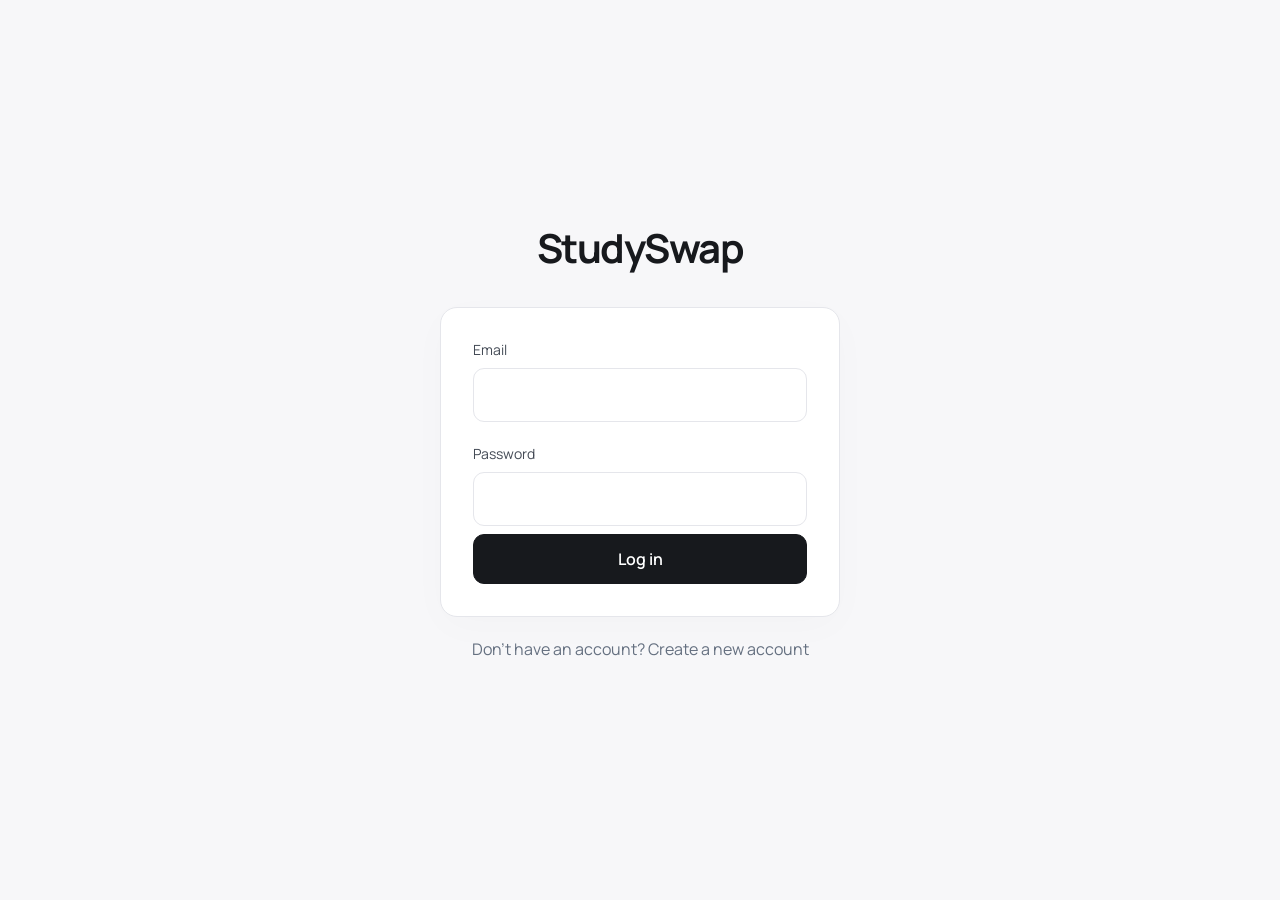
==== commit b6a0136e: "Restore redesigned home layout Co-authored-by: Copilot <223556219+Copilot@users.noreply.github.com>" ====
--- a/studyswap.html
+++ b/studyswap.html
@@ -1,5 +1,1227 @@
-<!doctype html><html lang="en"><head><meta charset="utf-8"><meta name="viewport" content="width=device-width,initial-scale=1"><title>StudySwap — UW–Madison study resources</title><meta name="description" content="Share your notes and discover course resources with StudySwap."><link rel="icon" href="data:image/svg+xml,%3Csvg xmlns='http://www.w3.org/2000/svg' viewBox='0 0 32 32'%3E%3Crect width='32' height='32' rx='8' fill='%23c90010'/%3E%3Ctext x='9' y='23' font-family='Arial' font-weight='bold' font-size='22' fill='white'%3ES%3C/text%3E%3C/svg%3E"><style>:root{font-family:Arial,Helvetica,sans-serif;color:#17191d;background:#f7f7f9;font-size:16px;--muted:#78808e;--line:#e5e6eb;--red:#c90010}*{box-sizing:border-box}body{margin:0}button,input,select,textarea{font:inherit}button,a,input,select,textarea{outline-offset:4px}button,a{cursor:pointer}button{color:inherit}a{text-decoration:none;color:inherit}h1{font-size:32px;letter-spacing:-1px;margin:0 0 10px}h2{font-size:23px;letter-spacing:-.5px;margin:0 0 16px}h3{font-size:18px;margin:0 0 6px}p{color:#657080;line-height:1.6;margin:0 0 18px}small,.muted{color:var(--muted);font-size:14px}.brand{display:flex;align-items:center;gap:10px;font-size:23px;font-weight:700;white-space:nowrap}.mark{display:inline-grid;place-items:center;background:var(--red);color:white;border-radius:8px;width:32px;height:32px;font-size:18px}.header{height:78px;background:white;border-bottom:1px solid var(--line);display:flex;align-items:center;padding:0 3%;gap:36px}.nav{display:flex;align-self:stretch;gap:30px}.nav a{display:flex;align-items:center;border-bottom:3px solid transparent;color:#626975}.nav a.active{border-color:#17191d;color:#17191d}.account{margin-left:auto;display:flex;gap:16px;align-items:center}.points{border:1px solid var(--line);background:#f7f7f9;border-radius:24px;padding:9px 15px;font-weight:600;white-space:nowrap}.points:before{content:'●';color:#e9a500;margin-right:7px}.avatar{border:0;background:#dcdfe5;border-radius:50%;width:38px;height:38px;color:#68717d}.demo{font-size:12px;color:#858b95;padding:7px 3%;border-bottom:1px solid var(--line);background:#fafafa;display:flex;justify-content:space-between}.demo a{text-decoration:underline}.main{padding:36px 3%;max-width:1800px;margin:auto}.narrow{max-width:1120px}.grid{display:grid;gap:26px}.home{grid-template-columns:minmax(0,3fr) minmax(260px,1fr)}.detail{grid-template-columns:minmax(250px,1fr) minmax(0,2.35fr)}.upload{grid-template-columns:minmax(0,2.2fr) minmax(300px,1fr)}.preview-grid{grid-template-columns:minmax(0,2.5fr) minmax(290px,1fr)}.panel{border:1px solid var(--line);border-radius:17px;background:white;padding:28px}.stack>*+*{margin-top:20px}.row{display:flex;align-items:center;gap:16px}.between{justify-content:space-between}.wrap{flex-wrap:wrap}.grow{flex:1;min-width:0}.section{margin-top:30px}.section-title{display:flex;justify-content:space-between;align-items:center;margin-bottom:14px}.section-title h2{margin:0;font-size:20px}.btn{border:1px solid var(--line);border-radius:11px;background:white;padding:13px 20px;font-weight:600;display:inline-flex;justify-content:center;align-items:center;gap:8px}.btn.dark{background:#17191d;color:white;border-color:#17191d}.btn.red{background:var(--red);color:white;border-color:var(--red)}.btn.full{width:100%}.btn:disabled{opacity:.45;cursor:not-allowed}.btn:hover{filter:brightness(.96)}.link{background:none;border:0;color:#7e8794;padding:0}.tags{display:flex;gap:9px;flex-wrap:wrap}.tag,.chip{font-size:14px;border:1px solid var(--line);border-radius:6px;background:#f7f7f9;padding:6px 10px;color:#586575}.chip.active{color:white;background:#17191d;border-color:#17191d}.green{color:#219658;background:#e9f6ee;border-color:#cde9d9}.amber{color:#b77200;background:#fff5e5;border-color:#f2d7a7}.blue{color:#3565df;background:#edf2ff;border-color:#cfdbff}.redtext{color:var(--red)}.search{display:flex;align-items:center;gap:14px;background:white;border:1px solid var(--line);border-radius:14px;padding:13px 17px;margin:26px 0}.search input{border:0;padding:6px 0;min-width:0;flex:1;background:none;outline:none}.search span{color:#939ba7;font-size:25px}.courses-mini{display:grid;grid-template-columns:repeat(3,1fr);gap:16px}.course-mini{padding:20px}.course-mini:hover,.resource:hover{border-color:#b8bec8;background:#fdfdfd}.course-mini h3{margin:8px 0 14px}.list{padding:0;overflow:hidden}.resource{display:flex;align-items:center;gap:18px;padding:18px 24px;border-bottom:1px solid var(--line)}.resource:last-child{border-bottom:0}.pdf{height:56px;width:46px;flex-shrink:0;border:1px solid var(--line);border-radius:7px;background:#f7f7f9;display:flex;align-items:flex-end;justify-content:center;padding-bottom:9px;color:#d50011;font-weight:700;font-size:11px}.resource h3{font-size:17px}.metric{font-size:48px;font-weight:700;letter-spacing:-2px;margin:6px 0 20px}.progress{height:7px;background:#ebedf1;border-radius:9px;margin:15px 0 10px;overflow:hidden}.progress i{display:block;width:60%;height:100%;background:#17191d;border-radius:9px}.rec{display:flex;gap:14px;margin-top:20px}.rec h3{font-size:16px}.tabs{display:inline-flex;background:#ebedf1;border-radius:12px;padding:4px;gap:2px}.tabs button{border:0;background:none;border-radius:9px;padding:12px 19px;color:#626c7b}.tabs button.active{background:white;box-shadow:0 2px 4px #00000009;color:#17191d}.result{display:flex;align-items:center;gap:30px;margin-top:14px}.score{width:64px;text-align:center;flex-shrink:0}.score strong{font-size:30px;display:block}.meta{display:flex;justify-content:space-between;padding:15px 0;border-top:1px solid var(--line);gap:20px}.meta span{color:var(--muted)}.breadcrumb{font-size:14px;color:#8b93a0;margin:4px 0 28px}.page-heading{margin-bottom:28px}.page-heading h1{font-size:38px}.form-grid{display:grid;grid-template-columns:1fr 1fr;gap:22px}label{display:block;color:#626b78;font-size:14px}label input,label select,label textarea{margin-top:8px}input:not([type=checkbox]),select,textarea{width:100%;border:1px solid var(--line);border-radius:11px;background:white;padding:15px;color:#17191d}input[type=checkbox]{accent-color:#17191d;width:18px;height:18px}.field{margin-top:22px}.dropzone{border:1px dashed #c9ced6;background:#fafafb;border-radius:14px;padding:24px;margin-top:8px}.check{display:flex;align-items:center;gap:8px;margin:22px 0}.review-item{padding:20px 0;border-top:1px solid var(--line);display:flex;gap:14px}.review-item p{font-size:14px;margin:5px 0}.paper-preview{background:#eceef2;border-radius:18px;padding:32px;min-height:680px;display:flex;flex-direction:column}.papers{display:flex;gap:26px;flex:1;overflow:hidden}.paper{background:white;border-radius:8px;padding:34px;flex:1;min-width:0;box-shadow:0 1px 4px #00000005}.paper h3{margin:24px 0 12px;font-size:15px}.paper h2{font-size:21px}.paper p{font-size:14px}.paper.obscured{filter:blur(6px);opacity:.35;user-select:none}.preview-caption{text-align:center;margin:30px 0 0}.library-grid{display:grid;grid-template-columns:repeat(4,1fr);gap:20px;margin-top:28px}.library-card{padding:0;overflow:hidden}.library-art{height:145px;background:#eceef2;display:grid;place-items:center}.library-art .pdf{width:65px;height:80px;background:white}.library-content{padding:20px}.library-content h3{margin:8px 0 22px}.stats{display:flex;gap:28px}.stats strong{display:block;font-size:26px}.admin-grid{grid-template-columns:minmax(280px,1fr) minmax(0,1.6fr)}.queue-item{width:100%;text-align:left;background:white;border:0;border-bottom:1px solid var(--line);padding:20px;display:flex;justify-content:space-between;gap:10px}.queue-item.selected{border-left:3px solid #17191d;background:#fafafa}.status-grid{display:grid;grid-template-columns:repeat(3,1fr);gap:14px;margin:26px 0}.status-grid>div{border-radius:14px;padding:20px}.status-grid strong{display:block;font-size:26px;margin-top:8px}.chat-layout{display:grid;grid-template-columns:310px 1fr;min-height:calc(100vh - 108px)}.chat-sidebar{background:white;border-right:1px solid var(--line);padding:28px}.chat-sidebar label{padding:15px;border:1px solid var(--line);border-radius:12px;display:flex;align-items:center;gap:10px;margin:10px 0}.chat-sidebar button{display:block;text-align:left;margin:10px 0;padding:12px;border:0;background:#f7f7f9;border-radius:8px;width:100%}.chat-main{padding:34px 6%;display:flex;flex-direction:column;min-width:0}.messages{flex:1}.bubble{background:#17191d;color:white;padding:16px 20px;border-radius:18px 18px 0 18px;margin:0 0 28px auto;width:fit-content;max-width:85%}.answer{display:flex;gap:15px;line-height:1.75;margin-bottom:28px}.answer .mark{flex-shrink:0}.chat-input{margin-top:35px}.chat-input .search{margin:12px 0}.auth{display:grid;grid-template-columns:43% 57%;min-height:100vh}.auth-brand{background:#17191d;color:white;padding:6% 9%;display:flex;flex-direction:column}.auth-copy{margin-top:auto;padding-top:180px}.auth-copy h1{font-size:44px;line-height:1.15;letter-spacing:-1.5px}.auth-copy p{color:#a8b0bb;font-size:18px;margin:25px 0 48px}.auth-stats{display:flex;gap:30px}.auth-stats strong{display:block;font-size:30px}.auth-stats small{color:#bbc1cb}.auth-form{display:flex;align-items:center;justify-content:center;padding:50px}.auth-inner{width:100%;max-width:460px}.auth-inner h1{margin:38px 0 12px}.auth-inner .btn{padding:17px}.or{display:flex;align-items:center;gap:15px;color:#959da8;font-size:14px;margin:25px 0}.or:before,.or:after{content:'';height:1px;background:var(--line);flex:1}.auth-note{font-size:13px;text-align:center;margin:20px 0 0}.empty{padding:45px;text-align:center;color:#79818d}#toast{position:fixed;bottom:28px;left:50%;transform:translateX(-50%);background:#17191d;color:white;border-radius:12px;padding:15px 22px;box-shadow:0 8px 30px #0002;display:none;z-index:30;max-width:90%}dialog{border:1px solid var(--line);border-radius:18px;padding:28px;max-width:550px;width:90%}dialog::backdrop{background:#17191d70}dialog .btn{margin-top:20px}.sr-only{position:absolute;width:1px;height:1px;overflow:hidden;clip:rect(0,0,0,0)}@media(min-width:1600px){.main{padding-top:44px}.resource{padding:22px 24px}.header{height:80px}}@media(max-width:1100px){.header{gap:24px}.nav{gap:20px}.home,.upload,.preview-grid{grid-template-columns:2fr 1fr}.library-grid{grid-template-columns:repeat(3,1fr)}.resource .tags{display:none}.auth-copy h1{font-size:36px}.paper.obscured{display:none}}@media(max-width:800px){.header{height:auto;min-height:70px;flex-wrap:wrap;padding-top:16px;gap:10px 20px}.nav{order:3;width:100%;overflow:auto;gap:24px}.nav a{padding:16px 0;white-space:nowrap}.account{gap:8px}.brand{font-size:20px}.main{padding:25px 20px}.home,.detail,.upload,.preview-grid,.admin-grid{grid-template-columns:1fr}.courses-mini{grid-template-columns:1fr}.library-grid{grid-template-columns:repeat(2,1fr)}.page-heading{align-items:flex-start;gap:20px;flex-wrap:wrap}.page-heading h1{font-size:30px}.chat-layout{grid-template-columns:1fr}.chat-sidebar{border-bottom:1px solid var(--line)}.chat-sidebar .recent{display:none}.chat-main{padding:25px 20px;min-height:600px}.auth{grid-template-columns:1fr}.auth-brand{padding:28px}.auth-copy{padding-top:45px}.auth-copy h1{font-size:32px}.auth-copy p{margin:18px 0}.auth-stats{display:none}.auth-form{padding:35px 25px}.auth-inner h1{margin-top:28px}.status-grid{gap:7px}.status-grid>div{padding:15px}.result{gap:15px;padding:20px}.result .score{width:45px}.result .btn{padding:10px}.demo{gap:12px}.paper-preview{min-height:500px;padding:20px}.paper{padding:24px}.resource{padding:18px 16px}.form-grid{grid-template-columns:1fr}.section-title{gap:15px;flex-wrap:wrap}}@media(max-width:480px){.library-grid{grid-template-columns:1fr}.stats{gap:20px}.result{flex-wrap:wrap}.result .grow{min-width:180px}.panel{padding:22px}.panel.list{padding:0}.library-card{padding:0}.auth-copy p{font-size:16px}.row.wrap{gap:10px}}
-.login-screen{min-height:100vh;display:grid;place-items:center;padding:24px}.login-box{width:100%;max-width:420px}.login-box h1{text-align:center;margin-bottom:28px}.login-box>p{text-align:center;margin-top:20px}.error{color:#b00020;white-space:pre-wrap}.resource-preview iframe{width:100%;height:560px;border:0}</style></head><body><div id="app"></div><div id="toast" role="status"></div><dialog id="dialog"><div id="dialog-body"></div><button class="btn" onclick="document.querySelector('dialog').close()">Close</button></dialog><script>
-// Set this to your FastAPI origin. Use location.origin when served by FastAPI.
-window.STUDYSWAP_API_BASE = 'http://127.0.0.1:8000';
-</script><script src="app.js" defer></script></body></html>+<!doctype html>
+<html lang="en">
+
+<head>
+    <meta charset="utf-8">
+    <meta name="viewport" content="width=device-width,initial-scale=1">
+    <title>StudySwap — UW–Madison study resources</title>
+    <meta name="description" content="Share your notes and discover course resources with StudySwap.">
+    <link rel="preconnect" href="https://fonts.googleapis.com">
+    <link rel="preconnect" href="https://fonts.gstatic.com" crossorigin>
+    <link href="https://fonts.googleapis.com/css2?family=Manrope:wght@400;500;600;700;800&display=swap"
+        rel="stylesheet">
+    <link href="https://fonts.googleapis.com/css2?family=Bebas+Neue&display=swap" rel="stylesheet">
+    <link rel="icon" href="data:image/svg+xml,%3Csvg xmlns='http://www.w3.org/2000/svg' 
+    viewBox='0 0 32 32'%3E%3Crect width='32' height='32' rx='8' fill='%23c90010'/%3E%3Ctext x='9' y='23' font-family='Arial' font-weight='bold' 
+    font-size='22' fill='white'%3ES%3C/text%3E%3C/svg%3E">
+    <style>
+        :root {
+            font-family: Arial, Helvetica, sans-serif;
+            color: #17191d;
+            background: #f7f7f9;
+            font-size: 16px;
+            --muted: #78808e;
+            --line: #e5e6eb;
+            --red: #c90010
+        }
+
+        * {
+            box-sizing: border-box
+        }
+
+        body {
+            margin: 0
+        }
+
+        button,
+        input,
+        select,
+        textarea {
+            font: inherit
+        }
+
+        button,
+        a,
+        input,
+        select,
+        textarea {
+            outline-offset: 4px
+        }
+
+        button,
+        a {
+            cursor: pointer
+        }
+
+        button {
+            color: inherit
+        }
+
+        a {
+            text-decoration: none;
+            color: inherit
+        }
+
+        h1 {
+            font-size: 32px;
+            letter-spacing: -1px;
+            margin: 0 0 10px
+        }
+
+        h2 {
+            font-size: 23px;
+            letter-spacing: -.5px;
+            margin: 0 0 16px
+        }
+
+        h3 {
+            font-size: 18px;
+            margin: 0 0 6px
+        }
+
+        p {
+            color: #657080;
+            line-height: 1.6;
+            margin: 0 0 18px
+        }
+
+        small,
+        .muted {
+            color: var(--muted);
+            font-size: 14px
+        }
+
+        .brand {
+            display: flex;
+            align-items: center;
+            gap: 10px;
+            font-size: 23px;
+            font-weight: 700;
+            white-space: nowrap
+        }
+
+        .mark {
+            display: inline-grid;
+            place-items: center;
+            background: var(--red);
+            color: white;
+            border-radius: 8px;
+            width: 32px;
+            height: 32px;
+            font-size: 18px
+        }
+
+        .header {
+            height: 78px;
+            background: white;
+            border-bottom: 1px solid var(--line);
+            display: flex;
+            align-items: center;
+            padding: 0 3%;
+            gap: 36px
+        }
+
+        .nav {
+            display: flex;
+            align-self: stretch;
+            gap: 30px
+        }
+
+        .nav a {
+            display: flex;
+            align-items: center;
+            border-bottom: 3px solid transparent;
+            color: #626975
+        }
+
+        .nav a.active {
+            border-color: #17191d;
+            color: #17191d
+        }
+
+        .account {
+            margin-left: auto;
+            display: flex;
+            gap: 16px;
+            align-items: center
+        }
+
+        .points {
+            border: 1px solid var(--line);
+            background: #f7f7f9;
+            border-radius: 24px;
+            padding: 9px 15px;
+            font-weight: 600;
+            white-space: nowrap
+        }
+
+        .points:before {
+            content: '●';
+            color: #e9a500;
+            margin-right: 7px
+        }
+
+        .avatar {
+            border: 0;
+            background: #dcdfe5;
+            border-radius: 50%;
+            width: 38px;
+            height: 38px;
+            color: #68717d
+        }
+
+        .demo {
+            font-size: 12px;
+            color: #858b95;
+            padding: 7px 3%;
+            border-bottom: 1px solid var(--line);
+            background: #fafafa;
+            display: flex;
+            justify-content: space-between
+        }
+
+        .demo a {
+            text-decoration: underline
+        }
+
+        .main {
+            padding: 36px 3%;
+            max-width: 1800px;
+            margin: auto
+        }
+
+        .narrow {
+            max-width: 1120px
+        }
+
+        .grid {
+            display: grid;
+            gap: 26px
+        }
+
+        .home {
+            grid-template-columns: minmax(0, 3fr) minmax(260px, 1fr)
+        }
+
+        .detail {
+            grid-template-columns: minmax(250px, 1fr) minmax(0, 2.35fr)
+        }
+
+        .upload {
+            grid-template-columns: minmax(0, 2.2fr) minmax(300px, 1fr)
+        }
+
+        .preview-grid {
+            grid-template-columns: minmax(0, 2.5fr) minmax(290px, 1fr)
+        }
+
+        .panel {
+            border: 1px solid var(--line);
+            border-radius: 17px;
+            background: white;
+            padding: 28px
+        }
+
+        .stack>*+* {
+            margin-top: 20px
+        }
+
+        .row {
+            display: flex;
+            align-items: center;
+            gap: 16px
+        }
+
+        .between {
+            justify-content: space-between
+        }
+
+        .wrap {
+            flex-wrap: wrap
+        }
+
+        .grow {
+            flex: 1;
+            min-width: 0
+        }
+
+        .section {
+            margin-top: 30px
+        }
+
+        .section-title {
+            display: flex;
+            justify-content: space-between;
+            align-items: center;
+            margin-bottom: 14px
+        }
+
+        .section-title h2 {
+            margin: 0;
+            font-size: 20px
+        }
+
+        .btn {
+            border: 1px solid var(--line);
+            border-radius: 11px;
+            background: white;
+            padding: 13px 20px;
+            font-weight: 600;
+            display: inline-flex;
+            justify-content: center;
+            align-items: center;
+            gap: 8px
+        }
+
+        .btn.dark {
+            background: #17191d;
+            color: white;
+            border-color: #17191d
+        }
+
+        .btn.red {
+            background: var(--red);
+            color: white;
+            border-color: var(--red)
+        }
+
+        .btn.full {
+            width: 100%
+        }
+
+        .btn:disabled {
+            opacity: .45;
+            cursor: not-allowed
+        }
+
+        .btn:hover {
+            filter: brightness(.96)
+        }
+
+        .link {
+            background: none;
+            border: 0;
+            color: #7e8794;
+            padding: 0
+        }
+
+        .tags {
+            display: flex;
+            gap: 9px;
+            flex-wrap: wrap
+        }
+
+        .tag,
+        .chip {
+            font-size: 14px;
+            border: 1px solid var(--line);
+            border-radius: 6px;
+            background: #f7f7f9;
+            padding: 6px 10px;
+            color: #586575
+        }
+
+        .chip.active {
+            color: white;
+            background: #17191d;
+            border-color: #17191d
+        }
+
+        .green {
+            color: #219658;
+            background: #e9f6ee;
+            border-color: #cde9d9
+        }
+
+        .amber {
+            color: #b77200;
+            background: #fff5e5;
+            border-color: #f2d7a7
+        }
+
+        .blue {
+            color: #3565df;
+            background: #edf2ff;
+            border-color: #cfdbff
+        }
+
+        .redtext {
+            color: var(--red)
+        }
+
+        .search {
+            display: flex;
+            align-items: center;
+            gap: 14px;
+            background: white;
+            border: 1px solid var(--line);
+            border-radius: 14px;
+            padding: 13px 17px;
+            margin: 26px 0
+        }
+
+        .search input {
+            border: 0;
+            padding: 6px 0;
+            min-width: 0;
+            flex: 1;
+            background: none;
+            outline: none
+        }
+
+        .search span {
+            color: #939ba7;
+            font-size: 25px
+        }
+
+        .courses-mini {
+            display: grid;
+            grid-template-columns: repeat(3, 1fr);
+            gap: 16px
+        }
+
+        .course-mini {
+            padding: 20px
+        }
+
+        .course-mini:hover,
+        .resource:hover {
+            border-color: #b8bec8;
+            background: #fdfdfd
+        }
+
+        .course-mini h3 {
+            margin: 8px 0 14px
+        }
+
+        .list {
+            padding: 0;
+            overflow: hidden
+        }
+
+        .resource {
+            display: flex;
+            align-items: center;
+            gap: 18px;
+            padding: 18px 24px;
+            border-bottom: 1px solid var(--line)
+        }
+
+        .resource:last-child {
+            border-bottom: 0
+        }
+
+        .pdf {
+            height: 56px;
+            width: 46px;
+            flex-shrink: 0;
+            border: 1px solid var(--line);
+            border-radius: 7px;
+            background: #f7f7f9;
+            display: flex;
+            align-items: flex-end;
+            justify-content: center;
+            padding-bottom: 9px;
+            color: #d50011;
+            font-weight: 700;
+            font-size: 11px
+        }
+
+        .resource h3 {
+            font-size: 17px
+        }
+
+        .metric {
+            font-size: 48px;
+            font-weight: 700;
+            letter-spacing: -2px;
+            margin: 6px 0 20px
+        }
+
+        .progress {
+            height: 7px;
+            background: #ebedf1;
+            border-radius: 9px;
+            margin: 15px 0 10px;
+            overflow: hidden
+        }
+
+        .progress i {
+            display: block;
+            width: 60%;
+            height: 100%;
+            background: #17191d;
+            border-radius: 9px
+        }
+
+        .rec {
+            display: flex;
+            gap: 14px;
+            margin-top: 20px
+        }
+
+        .rec h3 {
+            font-size: 16px
+        }
+
+        .tabs {
+            display: inline-flex;
+            background: #ebedf1;
+            border-radius: 12px;
+            padding: 4px;
+            gap: 2px
+        }
+
+        .tabs button {
+            border: 0;
+            background: none;
+            border-radius: 9px;
+            padding: 12px 19px;
+            color: #626c7b
+        }
+
+        .tabs button.active {
+            background: white;
+            box-shadow: 0 2px 4px #00000009;
+            color: #17191d
+        }
+
+        .result {
+            display: flex;
+            align-items: center;
+            gap: 30px;
+            margin-top: 14px
+        }
+
+        .score {
+            width: 64px;
+            text-align: center;
+            flex-shrink: 0
+        }
+
+        .score strong {
+            font-size: 30px;
+            display: block
+        }
+
+        .meta {
+            display: flex;
+            justify-content: space-between;
+            padding: 15px 0;
+            border-top: 1px solid var(--line);
+            gap: 20px
+        }
+
+        .meta span {
+            color: var(--muted)
+        }
+
+        .breadcrumb {
+            font-size: 14px;
+            color: #8b93a0;
+            margin: 4px 0 28px
+        }
+
+        .page-heading {
+            margin-bottom: 28px
+        }
+
+        .page-heading h1 {
+            font-size: 38px
+        }
+
+        .form-grid {
+            display: grid;
+            grid-template-columns: 1fr 1fr;
+            gap: 22px
+        }
+
+        label {
+            display: block;
+            color: #626b78;
+            font-size: 14px
+        }
+
+        label input,
+        label select,
+        label textarea {
+            margin-top: 8px
+        }
+
+        input:not([type=checkbox]),
+        select,
+        textarea {
+            width: 100%;
+            border: 1px solid var(--line);
+            border-radius: 11px;
+            background: white;
+            padding: 15px;
+            color: #17191d
+        }
+
+        input[type=checkbox] {
+            accent-color: #17191d;
+            width: 18px;
+            height: 18px
+        }
+
+        .field {
+            margin-top: 22px
+        }
+
+        .dropzone {
+            border: 1px dashed #c9ced6;
+            background: #fafafb;
+            border-radius: 14px;
+            padding: 24px;
+            margin-top: 8px
+        }
+
+        .check {
+            display: flex;
+            align-items: center;
+            gap: 8px;
+            margin: 22px 0
+        }
+
+        .review-item {
+            padding: 20px 0;
+            border-top: 1px solid var(--line);
+            display: flex;
+            gap: 14px
+        }
+
+        .review-item p {
+            font-size: 14px;
+            margin: 5px 0
+        }
+
+        .paper-preview {
+            background: #eceef2;
+            border-radius: 18px;
+            padding: 32px;
+            min-height: 680px;
+            display: flex;
+            flex-direction: column
+        }
+
+        .papers {
+            display: flex;
+            gap: 26px;
+            flex: 1;
+            overflow: hidden
+        }
+
+        .paper {
+            background: white;
+            border-radius: 8px;
+            padding: 34px;
+            flex: 1;
+            min-width: 0;
+            box-shadow: 0 1px 4px #00000005
+        }
+
+        .paper h3 {
+            margin: 24px 0 12px;
+            font-size: 15px
+        }
+
+        .paper h2 {
+            font-size: 21px
+        }
+
+        .paper p {
+            font-size: 14px
+        }
+
+        .paper.obscured {
+            filter: blur(6px);
+            opacity: .35;
+            user-select: none
+        }
+
+        .preview-caption {
+            text-align: center;
+            margin: 30px 0 0
+        }
+
+        .library-grid {
+            display: grid;
+            grid-template-columns: repeat(4, 1fr);
+            gap: 20px;
+            margin-top: 28px
+        }
+
+        .library-card {
+            padding: 0;
+            overflow: hidden
+        }
+
+        .library-art {
+            height: 145px;
+            background: #eceef2;
+            display: grid;
+            place-items: center
+        }
+
+        .library-art .pdf {
+            width: 65px;
+            height: 80px;
+            background: white
+        }
+
+        .library-content {
+            padding: 20px
+        }
+
+        .library-content h3 {
+            margin: 8px 0 22px
+        }
+
+        .stats {
+            display: flex;
+            gap: 28px
+        }
+
+        .stats strong {
+            display: block;
+            font-size: 26px
+        }
+
+        .admin-grid {
+            grid-template-columns: minmax(280px, 1fr) minmax(0, 1.6fr)
+        }
+
+        .queue-item {
+            width: 100%;
+            text-align: left;
+            background: white;
+            border: 0;
+            border-bottom: 1px solid var(--line);
+            padding: 20px;
+            display: flex;
+            justify-content: space-between;
+            gap: 10px
+        }
+
+        .queue-item.selected {
+            border-left: 3px solid #17191d;
+            background: #fafafa
+        }
+
+        .status-grid {
+            display: grid;
+            grid-template-columns: repeat(3, 1fr);
+            gap: 14px;
+            margin: 26px 0
+        }
+
+        .status-grid>div {
+            border-radius: 14px;
+            padding: 20px
+        }
+
+        .status-grid strong {
+            display: block;
+            font-size: 26px;
+            margin-top: 8px
+        }
+
+        .chat-layout {
+            display: grid;
+            grid-template-columns: 310px 1fr;
+            min-height: calc(100vh - 108px)
+        }
+
+        .chat-sidebar {
+            background: white;
+            border-right: 1px solid var(--line);
+            padding: 28px
+        }
+
+        .chat-sidebar label {
+            padding: 15px;
+            border: 1px solid var(--line);
+            border-radius: 12px;
+            display: flex;
+            align-items: center;
+            gap: 10px;
+            margin: 10px 0
+        }
+
+        .chat-sidebar button {
+            display: block;
+            text-align: left;
+            margin: 10px 0;
+            padding: 12px;
+            border: 0;
+            background: #f7f7f9;
+            border-radius: 8px;
+            width: 100%
+        }
+
+        .chat-main {
+            padding: 34px 6%;
+            display: flex;
+            flex-direction: column;
+            min-width: 0
+        }
+
+        .messages {
+            flex: 1
+        }
+
+        .bubble {
+            background: #17191d;
+            color: white;
+            padding: 16px 20px;
+            border-radius: 18px 18px 0 18px;
+            margin: 0 0 28px auto;
+            width: fit-content;
+            max-width: 85%
+        }
+
+        .answer {
+            display: flex;
+            gap: 15px;
+            line-height: 1.75;
+            margin-bottom: 28px
+        }
+
+        .answer .mark {
+            flex-shrink: 0
+        }
+
+        .chat-input {
+            margin-top: 35px
+        }
+
+        .chat-input .search {
+            margin: 12px 0
+        }
+
+        .auth {
+            display: grid;
+            grid-template-columns: 43% 57%;
+            min-height: 100vh
+        }
+
+        .auth-brand {
+            background: #17191d;
+            color: white;
+            padding: 6% 9%;
+            display: flex;
+            flex-direction: column
+        }
+
+        .auth-copy {
+            margin-top: auto;
+            padding-top: 180px
+        }
+
+        .auth-copy h1 {
+            font-size: 44px;
+            line-height: 1.15;
+            letter-spacing: -1.5px
+        }
+
+        .auth-copy p {
+            color: #a8b0bb;
+            font-size: 18px;
+            margin: 25px 0 48px
+        }
+
+        .auth-stats {
+            display: flex;
+            gap: 30px
+        }
+
+        .auth-stats strong {
+            display: block;
+            font-size: 30px
+        }
+
+        .auth-stats small {
+            color: #bbc1cb
+        }
+
+        .auth-form {
+            display: flex;
+            align-items: center;
+            justify-content: center;
+            padding: 50px
+        }
+
+        .auth-inner {
+            width: 100%;
+            max-width: 460px
+        }
+
+        .auth-inner h1 {
+            margin: 38px 0 12px
+        }
+
+        .auth-inner .btn {
+            padding: 17px
+        }
+
+        .or {
+            display: flex;
+            align-items: center;
+            gap: 15px;
+            color: #959da8;
+            font-size: 14px;
+            margin: 25px 0
+        }
+
+        .or:before,
+        .or:after {
+            content: '';
+            height: 1px;
+            background: var(--line);
+            flex: 1
+        }
+
+        .auth-note {
+            font-size: 13px;
+            text-align: center;
+            margin: 20px 0 0
+        }
+
+        .empty {
+            padding: 45px;
+            text-align: center;
+            color: #79818d
+        }
+
+        #toast {
+            position: fixed;
+            bottom: 28px;
+            left: 50%;
+            transform: translateX(-50%);
+            background: #17191d;
+            color: white;
+            border-radius: 12px;
+            padding: 15px 22px;
+            box-shadow: 0 8px 30px #0002;
+            display: none;
+            z-index: 30;
+            max-width: 90%
+        }
+
+        dialog {
+            border: 1px solid var(--line);
+            border-radius: 18px;
+            padding: 28px;
+            max-width: 550px;
+            width: 90%
+        }
+
+        dialog::backdrop {
+            background: #17191d70
+        }
+
+        dialog .btn {
+            margin-top: 20px
+        }
+
+        .sr-only {
+            position: absolute;
+            width: 1px;
+            height: 1px;
+            overflow: hidden;
+            clip: rect(0, 0, 0, 0)
+        }
+
+        @media(min-width:1600px) {
+            .main {
+                padding-top: 44px
+            }
+
+            .resource {
+                padding: 22px 24px
+            }
+
+            .header {
+                height: 80px
+            }
+        }
+
+        @media(max-width:1100px) {
+            .header {
+                gap: 24px
+            }
+
+            .nav {
+                gap: 20px
+            }
+
+            .home,
+            .upload,
+            .preview-grid {
+                grid-template-columns: 2fr 1fr
+            }
+
+            .library-grid {
+                grid-template-columns: repeat(3, 1fr)
+            }
+
+            .resource .tags {
+                display: none
+            }
+
+            .auth-copy h1 {
+                font-size: 36px
+            }
+
+            .paper.obscured {
+                display: none
+            }
+        }
+
+        @media(max-width:800px) {
+            .header {
+                height: auto;
+                min-height: 70px;
+                flex-wrap: wrap;
+                padding-top: 16px;
+                gap: 10px 20px
+            }
+
+            .nav {
+                order: 3;
+                width: 100%;
+                overflow: auto;
+                gap: 24px
+            }
+
+            .nav a {
+                padding: 16px 0;
+                white-space: nowrap
+            }
+
+            .account {
+                gap: 8px
+            }
+
+            .brand {
+                font-size: 20px
+            }
+
+            .main {
+                padding: 25px 20px
+            }
+
+            .home,
+            .detail,
+            .upload,
+            .preview-grid,
+            .admin-grid {
+                grid-template-columns: 1fr
+            }
+
+            .courses-mini {
+                grid-template-columns: 1fr
+            }
+
+            .library-grid {
+                grid-template-columns: repeat(2, 1fr)
+            }
+
+            .page-heading {
+                align-items: flex-start;
+                gap: 20px;
+                flex-wrap: wrap
+            }
+
+            .page-heading h1 {
+                font-size: 30px
+            }
+
+            .chat-layout {
+                grid-template-columns: 1fr
+            }
+
+            .chat-sidebar {
+                border-bottom: 1px solid var(--line)
+            }
+
+            .chat-sidebar .recent {
+                display: none
+            }
+
+            .chat-main {
+                padding: 25px 20px;
+                min-height: 600px
+            }
+
+            .auth {
+                grid-template-columns: 1fr
+            }
+
+            .auth-brand {
+                padding: 28px
+            }
+
+            .auth-copy {
+                padding-top: 45px
+            }
+
+            .auth-copy h1 {
+                font-size: 32px
+            }
+
+            .auth-copy p {
+                margin: 18px 0
+            }
+
+            .auth-stats {
+                display: none
+            }
+
+            .auth-form {
+                padding: 35px 25px
+            }
+
+            .auth-inner h1 {
+                margin-top: 28px
+            }
+
+            .status-grid {
+                gap: 7px
+            }
+
+            .status-grid>div {
+                padding: 15px
+            }
+
+            .result {
+                gap: 15px;
+                padding: 20px
+            }
+
+            .result .score {
+                width: 45px
+            }
+
+            .result .btn {
+                padding: 10px
+            }
+
+            .demo {
+                gap: 12px
+            }
+
+            .paper-preview {
+                min-height: 500px;
+                padding: 20px
+            }
+
+            .paper {
+                padding: 24px
+            }
+
+            .resource {
+                padding: 18px 16px
+            }
+
+            .form-grid {
+                grid-template-columns: 1fr
+            }
+
+            .section-title {
+                gap: 15px;
+                flex-wrap: wrap
+            }
+        }
+
+        @media(max-width:480px) {
+            .library-grid {
+                grid-template-columns: 1fr
+            }
+
+            .stats {
+                gap: 20px
+            }
+
+            .result {
+                flex-wrap: wrap
+            }
+
+            .result .grow {
+                min-width: 180px
+            }
+
+            .panel {
+                padding: 22px
+            }
+
+            .panel.list {
+                padding: 0
+            }
+
+            .library-card {
+                padding: 0
+            }
+
+            .auth-copy p {
+                font-size: 16px
+            }
+
+            .row.wrap {
+                gap: 10px
+            }
+        }
+
+        .login-screen {
+            min-height: 100vh;
+            display: grid;
+            place-items: center;
+            padding: 24px
+        }
+
+        .login-box {
+            width: 100%;
+            max-width: 420px
+        }
+
+        .login-box h1 {
+            text-align: center;
+            margin-bottom: 28px
+        }
+
+        .login-box>p {
+            text-align: center;
+            margin-top: 20px
+        }
+
+        .error {
+            color: #b00020;
+            white-space: pre-wrap
+        }
+
+        .resource-preview iframe {
+            width: 100%;
+            height: 560px;
+            border: 0
+        }
+    </style>
+    <link rel="stylesheet" href="style.css">
+</head>
+
+<body>
+    <div id="app"></div>
+    <div id="toast" role="status"></div>
+    <dialog id="dialog">
+        <div id="dialog-body"></div><button class="btn"
+            onclick="document.querySelector('dialog').close()">Close</button>
+    </dialog>
+    <script>
+
+        // Set this to your FastAPI origin. Use location.origin when served by FastAPI.
+        window.STUDYSWAP_API_BASE = 'https://studyswap-backend-dp32.onrender.com';
+    </script>
+    <script src="app.js" defer></script>
+</body>
+
+</html>
--- a/style.css
+++ b/style.css
@@ -0,0 +1,1451 @@
+:root{color:#17191d;background:#f7f7f9;font-size:16px;--muted:#78808e;--line:#e5e6eb;--red:#c90010}
+*{box-sizing:border-box}
+body{margin:0;font-family: "Manrope", sans-serif;}
+button,input,select,textarea{font:inherit}
+button,a,input,select,textarea{outline-offset:4px}
+button,a{cursor:pointer}
+button{color:inherit}
+a{text-decoration:none;color:inherit}
+h1{font-size:32px;letter-spacing:-1px;margin:0 0 10px}
+h2{font-size:23px;letter-spacing:-.5px;margin:0 0 16px}
+h3{font-size:18px;margin:0 0 6px}
+p{color:#657080;line-height:1.6;margin:0 0 18px}
+small,.muted{color:var(--muted);font-size:14px}
+.brand{display:flex;align-items:center;gap:10px;font-size:23px;font-weight:700;white-space:nowrap}
+.mark{display:inline-grid;place-items:center;background:var(--red);color:white;border-radius:8px;width:32px;height:32px;font-size:18px}
+.header{height:64px;background:white;border-bottom:1px solid var(--line);display:flex;align-items:center;padding:0 3%;gap:36px}
+.nav{display:flex;align-self:stretch;gap:30px}
+.nav a {
+  display: flex;
+  align-items: center;
+  color: hsl(218, 9%, 42%);
+  position: relative;
+}
+
+.nav a.active {
+  color: #17191d;
+  font-weight: 600;
+}
+
+.nav a.active::after {
+  content: "";
+  position: absolute;
+  left: 0;
+  right: 0;
+  bottom: 6px;
+  height: 2px;
+  background: #e33b43;
+}
+.account{margin-left:auto;display:flex;gap:16px;align-items:center}
+.points{border:1px solid var(--line);background:#f7f7f9;border-radius:24px;padding:9px 15px;font-weight:600;white-space:nowrap}
+.points:before{content:'●';color:#e9a500;margin-right:7px}
+.avatar{border:0;background:#dcdfe5;border-radius:50%;width:38px;height:38px;color:#68717d}
+.demo{font-size:12px;color:#858b95;padding:7px 3%;border-bottom:1px solid var(--line);background:#fafafa;display:flex;justify-content:space-between}
+.demo a{text-decoration:underline}
+.main{padding:36px 3%;max-width:1800px;margin:auto}
+.narrow{max-width:1120px}
+.grid{display:grid;gap:26px}
+.home{grid-template-columns:minmax(0,3fr) minmax(260px,1fr)}
+.detail{grid-template-columns:minmax(250px,1fr) minmax(0,2.35fr)}
+.upload{grid-template-columns:minmax(0,2.2fr) minmax(300px,1fr)}
+.preview-grid{grid-template-columns:minmax(0,2.5fr) minmax(290px,1fr)}
+.panel{border:1px solid var(--line);border-radius:17px;background:white;padding:28px}
+.stack>*+*{margin-top:20px}
+.row{display:flex;align-items:center;gap:16px}
+.between{justify-content:space-between}
+.wrap{flex-wrap:wrap}
+.grow{flex:1;min-width:0}
+.section{margin-top:30px}
+.section-title{display:flex;justify-content:space-between;align-items:center;margin-bottom:14px}
+.section-title h2{margin:0;font-size:20px}
+.btn{border:1px solid var(--line);border-radius:11px;background:white;padding:13px 20px;font-weight:600;display:inline-flex;justify-content:center;align-items:center;gap:8px}
+.btn.dark{background:#17191d;color:white;border-color:#17191d}
+.btn.red{background:var(--red);color:white;border-color:var(--red)}
+.btn.full{width:100%}
+.btn:disabled{opacity:.45;cursor:not-allowed}
+.btn:hover{filter:brightness(.96)}
+.link{background:none;border:0;color:#7e8794;padding:0}
+.tags{display:flex;gap:9px;flex-wrap:wrap}
+.tag,.chip{font-size:14px;border:1px solid var(--line);border-radius:6px;background:#f7f7f9;padding:6px 10px;color:#586575}
+.chip.active{color:white;background:#17191d;border-color:#17191d}
+.green{color:#219658;background:#e9f6ee;border-color:#cde9d9}
+.amber{color:#b77200;background:#fff5e5;border-color:#f2d7a7}
+.blue{color:#3565df;background:#edf2ff;border-color:#cfdbff}
+.redtext{color:var(--red)}
+.search{display:flex;align-items:center;gap:14px;background:white;border:1px solid var(--line);border-radius:14px;padding:13px 17px;margin:26px 0}
+.search input{border:0;padding:6px 0;min-width:0;flex:1;background:none;outline:none}
+.search span{color:#939ba7;font-size:25px}
+.courses-mini{display:grid;grid-template-columns:repeat(3,1fr);gap:16px}
+.course-mini{padding:20px}
+.course-mini:hover,.resource:hover{border-color:#b8bec8;background:#fdfdfd}
+.course-mini h3{margin:8px 0 14px}
+.list{padding:0;overflow:hidden}
+.resource{display:flex;align-items:center;gap:18px;padding:18px 24px;border-bottom:1px solid var(--line)}
+.resource:last-child{border-bottom:0}
+.pdf{height:56px;width:46px;flex-shrink:0;border:1px solid var(--line);border-radius:7px;background:#f7f7f9;display:flex;align-items:flex-end;justify-content:center;padding-bottom:9px;color:#d50011;font-weight:700;font-size:11px}
+.resource h3{font-size:17px}
+.metric{font-size:48px;font-weight:700;letter-spacing:-2px;margin:6px 0 20px}
+.progress{height:7px;background:#ebedf1;border-radius:9px;margin:15px 0 10px;overflow:hidden}
+.progress i{display:block;width:60%;height:100%;background:#17191d;border-radius:9px}
+.rec{display:flex;gap:14px;margin-top:20px}
+.rec h3{font-size:16px}
+.tabs{display:inline-flex;background:#ebedf1;border-radius:12px;padding:4px;gap:2px}
+.tabs button{border:0;background:none;border-radius:9px;padding:12px 19px;color:#626c7b}
+.tabs button.active{background:white;box-shadow:0 2px 4px #00000009;color:#17191d}
+.result{display:flex;align-items:center;gap:30px;margin-top:14px}
+.score{width:64px;text-align:center;flex-shrink:0}
+.score strong{font-size:30px;display:block}
+.meta{display:flex;justify-content:space-between;padding:15px 0;border-top:1px solid var(--line);gap:20px}
+.meta span{color:var(--muted)}
+.breadcrumb{font-size:14px;color:#8b93a0;margin:4px 0 28px}
+.page-heading{margin-bottom:28px}
+.page-heading h1{font-size:38px}
+.form-grid{display:grid;grid-template-columns:1fr 1fr;gap:22px}
+label{display:block;color:#626b78;font-size:14px}
+label input,label select,label textarea{margin-top:8px}
+input:not([type=checkbox]),select,textarea{width:100%;border:1px solid var(--line);border-radius:11px;background:white;padding:15px;color:#17191d}
+input[type=checkbox]{accent-color:#17191d;width:18px;height:18px}
+.field{margin-top:22px}
+.dropzone{border:1px dashed #c9ced6;background:#fafafb;border-radius:14px;padding:24px;margin-top:8px}
+.check{display:flex;align-items:center;gap:8px;margin:22px 0}
+.review-item{padding:20px 0;border-top:1px solid var(--line);display:flex;gap:14px}
+.review-item p{font-size:14px;margin:5px 0}
+.paper-preview{background:#eceef2;border-radius:18px;padding:32px;min-height:680px;display:flex;flex-direction:column}
+.papers{display:flex;gap:26px;flex:1;overflow:hidden}
+.paper{background:white;border-radius:8px;padding:34px;flex:1;min-width:0;box-shadow:0 1px 4px #00000005}
+.paper h3{margin:24px 0 12px;font-size:15px}
+.paper h2{font-size:21px}
+.paper p{font-size:14px}
+.paper.obscured{filter:blur(6px);opacity:.35;user-select:none}
+.preview-caption{text-align:center;margin:30px 0 0}
+.library-grid{display:grid;grid-template-columns:repeat(4,1fr);gap:20px;margin-top:28px}
+.library-card{padding:0;overflow:hidden}
+.library-art{height:145px;background:#eceef2;display:grid;place-items:center}
+.library-art .pdf{width:65px;height:80px;background:white}
+.library-content{padding:20px}
+.library-content h3{margin:8px 0 22px}
+.stats{display:flex;gap:28px}
+.stats strong{display:block;font-size:26px}
+.admin-grid{grid-template-columns:minmax(280px,1fr) minmax(0,1.6fr)}
+.queue-item{width:100%;text-align:left;background:white;border:0;border-bottom:1px solid var(--line);padding:20px;display:flex;justify-content:space-between;gap:10px}
+.queue-item.selected{border-left:3px solid #17191d;background:#fafafa}
+.status-grid{display:grid;grid-template-columns:repeat(3,1fr);gap:14px;margin:26px 0}
+.status-grid>div{border-radius:14px;padding:20px}
+.status-grid strong{display:block;font-size:26px;margin-top:8px}
+.chat-layout{display:grid;grid-template-columns:310px 1fr;min-height:calc(100vh - 108px)}
+.chat-sidebar{background:white;border-right:1px solid var(--line);padding:28px}
+.chat-sidebar label{padding:15px;border:1px solid var(--line);border-radius:12px;display:flex;align-items:center;gap:10px;margin:10px 0}
+.chat-sidebar button{display:block;text-align:left;margin:10px 0;padding:12px;border:0;background:#f7f7f9;border-radius:8px;width:100%}
+.chat-main{padding:34px 6%;display:flex;flex-direction:column;min-width:0}
+.messages{flex:1}
+.bubble{background:#17191d;color:white;padding:16px 20px;border-radius:18px 18px 0 18px;margin:0 0 28px auto;width:fit-content;max-width:85%}
+.answer{display:flex;gap:15px;line-height:1.75;margin-bottom:28px}
+.answer .mark{flex-shrink:0}
+.chat-input{margin-top:35px}
+.chat-input .search{margin:12px 0}
+.auth{display:grid;grid-template-columns:43% 57%;min-height:100vh}
+.auth-brand{background:#17191d;color:white;padding:6% 9%;display:flex;flex-direction:column}
+.auth-copy{margin-top:auto;padding-top:180px}
+.auth-copy h1{font-size:44px;line-height:1.15;letter-spacing:-1.5px}
+.auth-copy p{color:#a8b0bb;font-size:18px;margin:25px 0 48px}
+.auth-stats{display:flex;gap:30px}
+.auth-stats strong{display:block;font-size:30px}
+.auth-stats small{color:#bbc1cb}
+.auth-form{display:flex;align-items:center;justify-content:center;padding:50px}
+.auth-inner{width:100%;max-width:460px}
+.auth-inner h1{margin:38px 0 12px}
+.auth-inner .btn{padding:17px}
+.or{display:flex;align-items:center;gap:15px;color:#959da8;font-size:14px;margin:25px 0}
+.or:before,.or:after{content:'';height:1px;background:var(--line);flex:1}
+.auth-note{font-size:13px;text-align:center;margin:20px 0 0}
+.empty{padding:45px;text-align:center;color:#79818d}
+#toast{position:fixed;bottom:28px;left:50%;transform:translateX(-50%);background:#17191d;color:white;border-radius:12px;padding:15px 22px;box-shadow:0 8px 30px #0002;display:none;z-index:30;max-width:90%}
+dialog{border:1px solid var(--line);border-radius:18px;padding:28px;max-width:550px;width:90%}
+dialog::backdrop{background:#17191d70}
+dialog .btn{margin-top:20px}
+.sr-only{position:absolute;width:1px;height:1px;overflow:hidden;clip:rect(0,0,0,0)}
+@media(min-width:1600px){.main{padding-top:44px}
+.resource{padding:22px 24px}
+.header{height:80px}
+}
+@media(max-width:1100px){.header{gap:24px}
+.nav{gap:20px}
+.home,.upload,.preview-grid{grid-template-columns:2fr 1fr}
+.library-grid{grid-template-columns:repeat(3,1fr)}
+.resource .tags{display:none}
+.auth-copy h1{font-size:36px}
+.paper.obscured{display:none}
+}
+@media(max-width:800px){.header{height:auto;min-height:70px;flex-wrap:wrap;padding-top:16px;gap:10px 20px}
+.nav{order:3;width:100%;overflow:auto;gap:24px}
+.nav a{padding:16px 0;white-space:nowrap}
+.account{gap:8px}
+.brand{font-size:20px}
+.main{padding:25px 20px}
+.home,.detail,.upload,.preview-grid,.admin-grid{grid-template-columns:1fr}
+.courses-mini{grid-template-columns:1fr}
+.library-grid{grid-template-columns:repeat(2,1fr)}
+.page-heading{align-items:flex-start;gap:20px;flex-wrap:wrap}
+.page-heading h1{font-size:30px}
+.chat-layout{grid-template-columns:1fr}
+.chat-sidebar{border-bottom:1px solid var(--line)}
+.chat-sidebar .recent{display:none}
+.chat-main{padding:25px 20px;min-height:600px}
+.auth{grid-template-columns:1fr}
+.auth-brand{padding:28px}
+.auth-copy{padding-top:45px}
+.auth-copy h1{font-size:32px}
+.auth-copy p{margin:18px 0}
+.auth-stats{display:none}
+.auth-form{padding:35px 25px}
+.auth-inner h1{margin-top:28px}
+.status-grid{gap:7px}
+.status-grid>div{padding:15px}
+.result{gap:15px;padding:20px}
+.result .score{width:45px}
+.result .btn{padding:10px}
+.demo{gap:12px}
+.paper-preview{min-height:500px;padding:20px}
+.paper{padding:24px}
+.resource{padding:18px 16px}
+.form-grid{grid-template-columns:1fr}
+.section-title{gap:15px;flex-wrap:wrap}
+}
+@media(max-width:480px){.library-grid{grid-template-columns:1fr}
+.stats{gap:20px}
+.result{flex-wrap:wrap}
+.result .grow{min-width:180px}
+.panel{padding:22px}
+.panel.list{padding:0}
+.library-card{padding:0}
+.auth-copy p{font-size:16px}
+.row.wrap{gap:10px}
+}
+
+
+.login-screen{min-height:100dvh;display:grid;place-items:center;padding:32px 20px}
+
+.login-box{width:100%;max-width:400px}
+.login-box>h1{text-align:center;font-size:40px;letter-spacing:-1.5px;margin:0 0 32px}
+
+.login-box form{padding:32px}
+.login-box input{margin-top:9px}
+.login-box label{color:#434a55}
+.login-box button{margin-top:8px}
+
+.error{color:#b00020;font-size:14px;margin:16px 0;white-space:pre-wrap}
+.error:empty{display:none}
+
+.course-result h3{margin:0;line-height:1.5}
+.course-result:hover{border-color:#aab0ba}
+.course-result:focus-visible{outline:2px solid #17191d}
+
+.courses-mini h3{margin-bottom:0}
+.resource h3{overflow-wrap:anywhere}
+.login-box .panel{box-shadow:0 10px 40px #17191d05}
+
+@media(max-width:480px){.login-box>h1{font-size:36px}
+.login-box form{padding:26px}
+.resource{flex-wrap:wrap}
+}
+
+.course-summary{font-size:14px;line-height:1.6;margin:8px 0 0;color:#6a7280}
+.course-mini h3{margin-top:0}
+.demo{padding:9px 3%}
+
+
+
+
+
+
+/* ===== Home Redesign ===== */
+
+.home-page {
+  max-width: 1180px;
+  margin: 0 auto;
+  padding: 36px 28px 60px;
+}
+
+.home-hero {
+  display: grid;
+  grid-template-columns: 1.2fr 0.8fr;
+  gap: 40px;
+  align-items: center;
+  padding: 48px;
+  border-radius: 28px;
+  background: linear-gradient(135deg, #fff7f4, #fffdfb);
+  border: 1px solid #f0e2df;
+  margin-bottom: 28px;
+}
+
+.eyebrow {
+  margin: 0 0 12px;
+  font-size: 13px;
+  font-weight: 700;
+  letter-spacing: 0.08em;
+  color: #c83c3c;
+}
+
+.home-hero h1 {
+  margin: 0;
+  font-size: clamp(42px, 5vw, 64px);
+  line-height: 1.05;
+  letter-spacing: -0.03em;
+}
+
+.home-hero h1 span {
+  color: #d93f45;
+}
+
+.home-intro {
+  max-width: 610px;
+  margin: 22px 0 0;
+
+  font-size: 17px;
+  line-height: 1.7;
+  font-weight: 500;
+  color: #657080;
+
+  word-break: keep-all;
+  line-break: strict;
+}
+
+.home-actions {
+  display: flex;
+  gap: 14px;
+  flex-wrap: wrap;
+  margin-top: 28px;
+}
+
+.home-primary,
+.home-secondary {
+  padding: 14px 22px;
+  border-radius: 12px;
+  text-decoration: none;
+  font-weight: 700;
+}
+
+.home-secondary {
+  background: white;
+  color: #17191d;
+  border: 1px solid #d9dde5;
+}
+
+.home-hero-art {
+  position: relative;
+  display: flex;
+  align-items: center;
+  justify-content: center;
+  min-height: 220px;
+  transform: translate(20px, 30px);
+}
+
+.book-stack {
+  position: relative;
+  display: flex;
+  flex-direction: column;
+  gap: 0;
+  z-index: 2;
+  transform: rotate(-2deg);
+}
+
+/* 책 본체 */
+.book {
+  position: relative;
+  width: 190px;
+  height: 54px;
+
+  display: flex;
+  align-items: center;
+  justify-content: center;
+
+  padding-left: 14px;
+  padding-right: 30px;
+
+  border-radius: 6px 15px 15px 5px;
+  border: 1px solid rgba(160, 75, 70, 0.3);
+
+  font-family: "Bebas Neue", sans-serif;
+  font-size: 20px;
+  font-weight: 400;
+  letter-spacing: 0.04em;
+  color: #222;
+
+  box-shadow:
+    0 8px 15px rgba(90, 45, 40, 0.11),
+    inset -10px 0 0 rgba(255,255,255,0.18);
+}
+.book::before {
+  content: "";
+  position: absolute;
+  left: 11px;
+  top: 4px;
+  bottom: 4px;
+  width: 5px;
+  border-radius: 4px;
+  background: rgba(110, 40, 38, 0.18);
+}
+.book::after {
+  content: "";
+  position: absolute;
+  right: 4px;
+  top: 5px;
+  bottom: 5px;
+  width: 15px;
+  border-radius: 0 10px 10px 0;
+
+  background:
+    repeating-linear-gradient(
+      to bottom,
+      #fffaf2 0 2px,
+      #e9ddd2 2px 3px
+    );
+}
+.book:nth-child(1) {
+  background: linear-gradient(
+    90deg,
+    #cf625d 0 13px,
+    #f1a09b 13px calc(100% - 18px),
+    #f7e9dd calc(100% - 18px)
+  );
+
+  margin-left: 10px;
+  transform: rotate(1deg);
+}
+.book:nth-child(2) {
+  background: linear-gradient(
+    90deg,
+    #d38169 0 13px,
+    #f2bda6 13px calc(100% - 18px),
+    #f7e9dd calc(100% - 18px)
+  );
+
+  margin-top: -3px;
+  margin-left: -4px;
+  transform: rotate(-1deg);
+}
+.book:nth-child(3) {
+  background: linear-gradient(
+    90deg,
+    #c9514c 0 13px,
+    #eb8c85 13px calc(100% - 18px),
+    #f7e9dd calc(100% - 18px)
+  );
+
+  margin-top: -4px;
+  margin-left: 18px;
+  transform: rotate(1deg);
+}
+
+.study-icon {
+  font-size: 54px;
+  padding-bottom: 14px;
+}
+
+.home-feature-grid {
+  display: grid;
+  grid-template-columns: repeat(3, 1fr);
+  gap: 18px;
+  margin-bottom: 28px;
+}
+
+.home-feature-card {
+  display: grid;
+  grid-template-columns: auto 1fr auto;
+  gap: 16px;
+  align-items: center;
+  padding: 22px;
+  border: 1px solid #dde2ea;
+  border-radius: 18px;
+  background: white;
+  text-decoration: none;
+  color: inherit;
+  transition: transform 0.2s ease, box-shadow 0.2s ease;
+}
+
+.home-feature-card:hover {
+  transform: translateY(-2px);
+  box-shadow: 0 10px 28px rgba(0,0,0,0.06);
+}
+
+.feature-icon {
+  display: grid;
+  place-items: center;
+  width: 52px;
+  height: 52px;
+  border-radius: 14px;
+  background: #fff0f0;
+  font-size: 26px;
+}
+
+.home-feature-card h3 {
+  margin: 0 0 6px;
+  font-size: 18px;
+}
+
+.home-feature-card p {
+  margin: 0;
+  color: #6a7482;
+  line-height: 1.45;
+  font-size: 13px;
+}
+
+.home-bottom-grid {
+  display: block;
+}
+
+.section-heading {
+  display: flex;
+  align-items: center;
+  justify-content: space-between;
+  gap: 16px;
+  margin-bottom: 8px;
+}
+
+.section-heading h2 {
+  margin: 0;
+}
+
+.section-heading a {
+  color: #d93f45;
+  text-decoration: none;
+  font-weight: 700;
+}
+
+.recent-resource-row {
+  display: flex;
+  justify-content: space-between;
+  gap: 16px;
+  align-items: center;
+  padding: 18px 0;
+  border-top: 1px solid #edf0f4;
+  color: inherit;
+  text-decoration: none;
+}
+
+.recent-resource-row strong {
+  display: block;
+  margin-bottom: 4px;
+}
+
+.recent-resource-row p {
+  margin: 0;
+  color: #7a8491;
+  font-size: 14px;
+}
+
+@media (max-width: 900px) {
+
+  .home-page {
+    padding: 28px 22px 50px;
+  }
+
+  .home-hero {
+    grid-template-columns: minmax(0, 1.15fr) minmax(220px, 0.85fr);
+    gap: 24px;
+    padding: 36px;
+  }
+
+  .studyswap-title {
+    font-size: 48px;
+  }
+
+  .home-intro {
+    font-size: 15px;
+    max-width: 520px;
+  }
+
+  .home-hero-art {
+    min-height: 190px;
+    transform: translate(0, 20px);
+  }
+
+  .book {
+    width: 165px;
+    height: 48px;
+    font-size: 12px;
+  }
+
+  .study-icon img {
+    width: 115px;
+    max-height: 135px;
+  }
+
+  .home-feature-grid {
+  grid-template-columns: 1fr;
+  }
+
+  .home-bottom-grid {
+    grid-template-columns: 1fr;
+  }
+}
+
+@media (max-width: 600px) {
+
+  .home-page {
+    padding: 20px 14px 36px;
+  }
+
+  .home-hero {
+    grid-template-columns: 1fr;
+    padding: 28px 22px;
+    gap: 18px;
+  }
+
+  .studyswap-title {
+    font-size: 42px;
+  }
+
+  .home-intro {
+    font-size: 14px;
+  }
+
+  .home-hero-art {
+    min-height: 170px;
+    transform: none;
+    margin-top: 4px;
+  }
+
+  .book {
+    width: 150px;
+    height: 44px;
+  }
+
+  .study-icon img {
+    width: 105px;
+    max-height: 125px;
+  }
+
+  .home-feature-grid {
+    grid-template-columns: 1fr;
+  }
+
+  .home-bottom-grid {
+    grid-template-columns: 1fr;
+  }
+}
+
+.study-icon {
+  position: relative;
+  z-index: 1;
+  margin-left: -28px;
+  transform: translateY(6px);
+  display: flex;
+  align-items: center;
+  justify-content: center;
+}
+
+.study-icon img {
+  width: 135px;
+  max-height: 155px;
+  object-fit: contain;
+  display: block;
+}
+
+.home-hero h1 {
+  font-weight: 800;
+  letter-spacing: -0.045em;
+}
+
+.home-feature-card h3,
+.section-heading h2,
+.brand {
+  font-weight: 700;
+}
+
+.studyswap-title {
+  margin: 0;
+  font-size: clamp(52px, 6vw, 76px);
+  line-height: 1;
+  letter-spacing: -0.05em;
+  font-weight: 800;
+}
+
+.studyswap-title span {
+  color: #df3f46;
+}
+
+#toggle-add-course.active-add {
+  background: #fff1f1;
+  border-color: #ef9a9a;
+  color: #d83b3b;
+}
+
+textarea {
+  resize: none;
+}
+
+
+select {
+  appearance: none;
+  -webkit-appearance: none;
+
+  background-image: url("data:image/svg+xml,%3Csvg xmlns='http://www.w3.org/2000/svg' width='16' height='16' viewBox='0 0 24 24' fill='none' stroke='%2317191d' stroke-width='2' stroke-linecap='round' stroke-linejoin='round'%3E%3Cpolyline points='6 9 12 15 18 9'/%3E%3C/svg%3E");
+  background-repeat: no-repeat;
+
+  /* 여기 숫자로 화살표 위치 조절 */
+  background-position: right 20px center;
+
+  background-size: 16px;
+  padding-right: 52px;
+}
+
+
+
+/* =========================
+   Chatbot Floating Button
+   ========================= */
+
+.chatbot-wrapper {
+  position: relative;
+}
+
+.chatbot-toggle {
+  position: fixed;
+  right: 140px;
+  bottom: 95px;
+
+  width: 116px;
+  height: 116px;
+
+  border: 4px solid #ffffff;
+  border-radius: 50%;
+
+  background: linear-gradient(
+    145deg,
+    #eef3ff,
+    #dfe7ff
+  );
+
+  box-shadow:
+    0 14px 34px rgba(54, 72, 120, 0.22),
+    0 0 0 1px rgba(80, 100, 160, 0.08);
+
+  display: flex;
+  align-items: center;
+  justify-content: center;
+
+  cursor: pointer;
+  z-index: 1000;
+
+  transition:
+    transform 0.2s ease,
+    box-shadow 0.2s ease;
+}
+
+.chatbot-toggle:hover {
+  transform: translateY(-4px) scale(1.04);
+
+  box-shadow:
+    0 18px 40px rgba(54, 72, 120, 0.28),
+    0 0 0 1px rgba(80, 100, 160, 0.1);
+}
+
+
+/* =========================
+   Chatbot Character
+   ========================= */
+
+.chatbot-face {
+  position: relative;
+
+  width: 72px;
+  height: 56px;
+
+  border-radius: 20px;
+
+  background: #252b3a;
+
+  display: flex;
+  align-items: center;
+  justify-content: center;
+
+  gap: 14px;
+}
+
+.chatbot-eye {
+  width: 11px;
+  height: 15px;
+
+  border-radius: 999px;
+
+  background: #91b5ff;
+}
+
+.chatbot-smile {
+  position: absolute;
+
+  left: 50%;
+  bottom: 9px;
+
+  width: 18px;
+  height: 8px;
+
+  transform: translateX(-50%);
+
+  border-bottom: 3px solid #91b5ff;
+  border-radius: 0 0 12px 12px;
+}
+
+.chatbot-badge {
+  position: absolute;
+
+  right: -32px;
+  bottom: -10px;
+
+  padding: 7px 13px;
+
+  border: 1px solid #e3e6ee;
+  border-radius: 999px;
+
+  background: #ffffff;
+  color: #343a4a;
+
+  font-size: 13px;
+  font-weight: 700;
+
+  white-space: nowrap;
+
+  box-shadow:
+    0 5px 14px rgba(0, 0, 0, 0.1);
+}
+
+
+/* =========================
+   Chatbot Window
+   ========================= */
+
+.chatbot-window {
+  position: fixed;
+
+  right: clamp(20px, 5vw, 150px);
+  bottom: 70px;
+
+  width: 430px;
+  height: 520px;
+
+  background: #ffffff;
+
+  border: 1px solid #e1e4e8;
+  border-radius: 22px;
+
+  box-shadow:
+    0 18px 50px rgba(0, 0, 0, 0.16);
+
+  overflow: hidden;
+
+  z-index: 1000;
+
+  min-width: 320px;
+  min-height: 420px;
+
+  min-width: 320px;
+  min-height: 420px;
+
+  max-width: 700px;
+  max-height: 800px;
+
+  display: flex;
+  flex-direction: column;
+}
+
+.chatbot-window[hidden] {
+  display: none;
+}
+
+
+/* =========================
+   Chatbot Header
+   ========================= */
+
+.chatbot-header {
+  display: flex;
+  align-items: center;
+  justify-content: space-between;
+
+  padding: 20px 22px;
+
+  border-bottom: 1px solid #e8eaed;
+
+  background: #ffffff;
+}
+
+.chatbot-header > div {
+  display: flex;
+  flex-direction: column;
+
+  gap: 4px;
+}
+
+.chatbot-header strong {
+  font-size: 18px;
+  font-weight: 700;
+
+  color: #17191d;
+}
+
+.chatbot-header small {
+  font-size: 13px;
+
+  color: #7a8190;
+}
+
+.chatbot-close {
+  width: 36px;
+  height: 36px;
+
+  border: none;
+  border-radius: 50%;
+
+  background: transparent;
+
+  color: #5e6470;
+
+  font-size: 26px;
+  line-height: 1;
+
+  cursor: pointer;
+
+  display: flex;
+  align-items: center;
+  justify-content: center;
+}
+
+.chatbot-close:hover {
+  background: #f2f3f5;
+}
+
+
+/* =========================
+   Chat Messages
+   ========================= */
+
+.chat-messages {
+  flex: 1;
+  min-height: 0;
+
+  display: flex;
+  flex-direction: column;
+  gap: 16px;
+
+  padding: 20px;
+
+  overflow-y: auto;
+
+  background: #fafbfc;
+}
+
+.chat-message {
+  max-width: 78%;
+  padding: 16px 18px;
+  border-radius: 20px;
+  font-size: 16px;
+  line-height: 1.6;
+  word-break: keep-all;
+  white-space: pre-wrap;
+}
+
+.bot-message {
+  align-self: flex-start;
+  background: #eef1f6;
+  color: #1f2937;
+  border-bottom-left-radius: 8px;
+}
+
+.user-message {
+  align-self: flex-end;
+  background: #4a67ad;
+  color: white;
+  border-bottom-right-radius: 8px;
+}
+
+
+/* =========================
+   Chat Input
+   ========================= */
+
+.chat-form {
+  display: flex;
+  align-items: center;
+  gap: 10px;
+
+  flex-shrink: 0;
+
+  padding: 24px 18px 16px;
+
+  border-top: 1px solid #e8eaed;
+  background: #ffffff;
+}
+
+.chat-form input {
+  flex: 1;
+
+  min-width: 0;
+
+  height: 46px;
+
+  padding: 0 16px;
+
+  border: 1px solid #dfe2e7;
+  border-radius: 999px;
+
+  background: #f8f9fa;
+
+  font-size: 14px;
+
+  outline: none;
+}
+
+.chat-form input:focus {
+  border-color: #9aa9c8;
+
+  background: #ffffff;
+}
+
+.chat-send {
+  width: 46px;
+  height: 46px;
+
+  flex-shrink: 0;
+
+  border: none;
+  border-radius: 50%;
+
+  background: #3f5f9f;
+
+  color: #ffffff;
+
+  font-size: 20px;
+  font-weight: 700;
+
+  cursor: pointer;
+
+  display: flex;
+  align-items: center;
+  justify-content: center;
+}
+
+.chat-send:hover {
+  background: #344f86;
+}
+
+
+/* =========================
+   Responsive
+   ========================= */
+
+@media (max-width: 700px) {
+  .chatbot-toggle {
+    right: clamp(20px, 5vw, 140px);
+    bottom: 24px;
+
+    width: 88px;
+    height: 88px;
+  }
+
+  .chatbot-face {
+    width: 56px;
+    height: 44px;
+  }
+
+  .chatbot-window {
+    right: 20px;
+    bottom: 125px;
+
+    width: calc(100% - 40px);
+    height: 500px;
+  }
+
+  .chat-messages {
+    height: 355px;
+  }
+}
+
+@media (max-width: 900px) {
+  .chatbot-window {
+    right: 20px;
+    bottom: 30px;
+
+    width: min(430px, calc(100vw - 40px));
+  }
+
+  .chatbot-toggle {
+    right: 24px;
+    bottom: 30px;
+  }
+}
+
+.loading-message {
+  color: #7a8190;
+}
+
+.intro-message {
+  width: fit-content;
+  max-width: 80%;
+
+  padding: 10px 14px;
+
+  white-space: normal;
+  align-self: flex-start;
+}
+
+
+.chatbot-resize {
+  position: absolute;
+  top: 9px;
+  left: 9px;
+
+  width: 14px;
+  height: 14px;
+
+  border-top: 2px solid #c4c9d2;
+  border-left: 2px solid #c4c9d2;
+  border-top-left-radius: 3px;
+
+  cursor: nw-resize;
+  z-index: 20;
+
+  opacity: 0.45;
+  transition: opacity 0.2s ease, border-color 0.2s ease;
+}
+
+.chatbot-resize:hover {
+  opacity: 1;
+  border-color: #7d8aa5;
+}
+/* Course resource requests */
+.request-toolbar{margin:20px 0;display:flex;justify-content:flex-end}
+.request-toolbar label{display:flex;align-items:center;gap:12px}
+.request-toolbar select{width:auto}
+.request-card{margin:14px 0}
+.request-content{white-space:pre-wrap;overflow-wrap:anywhere;margin:18px 0;color:#303744}
+.request-context{margin-bottom:22px}
+.request-board textarea{width:100%}
+@media(max-width:600px){.request-card{padding:20px}.request-toolbar{justify-content:flex-start}}
+
+/* =========================
+   Chatbot enhancements
+   ========================= */
+.chatbot-actions{display:flex;align-items:center;gap:2px}
+.chatbot-reset{font-size:20px}
+.chatbot-reset:disabled{opacity:.4;cursor:not-allowed}
+.chatbot-resize{touch-action:none}
+
+/* textarea input (replaces the single-line input) */
+.chat-form{align-items:flex-end}
+.chat-form textarea{
+  flex:1;min-width:0;height:46px;min-height:46px;max-height:120px;
+  padding:12px 18px;border:1px solid #dfe2e7;border-radius:23px;
+  background:#f8f9fa;font-size:14px;line-height:1.5;resize:none;outline:none;
+  overflow-y:auto;
+}
+.chat-form textarea:focus{border-color:#9aa9c8;background:#fff}
+.chat-form textarea:disabled{opacity:.6}
+.chat-send:disabled{opacity:.5;cursor:not-allowed}
+.chat-disclaimer{
+  margin:0;padding:0 18px 12px;background:#fff;
+  text-align:center;font-size:11px;line-height:1.4;color:#9aa1ad;
+}
+
+/* rich (markdown) bot messages */
+.chat-message{overflow-wrap:anywhere}
+.bot-message.rich{white-space:normal;max-width:88%}
+.bot-message.rich p{margin:0 0 8px;color:inherit;line-height:1.6}
+.bot-message.rich p:last-of-type,.bot-message.rich ul:last-child,.bot-message.rich ol:last-child{margin-bottom:0}
+.bot-message.rich h4{margin:10px 0 6px;font-size:15px}
+.bot-message.rich ul,.bot-message.rich ol{margin:0 0 8px;padding-left:20px}
+.bot-message.rich li{margin:2px 0;line-height:1.55}
+.bot-message.rich code{background:#e1e6ef;border-radius:5px;padding:1px 5px;font-size:.9em;font-family:ui-monospace,SFMono-Regular,Menlo,monospace}
+.bot-message.rich pre{margin:8px 0;padding:12px 14px;background:#1f2937;color:#f3f4f6;border-radius:10px;overflow-x:auto;font-size:13px;line-height:1.5}
+.bot-message.rich pre code{background:none;padding:0;color:inherit}
+
+.chat-copy,.chat-retry{
+  border:0;background:none;color:#7a8190;font-size:12px;cursor:pointer;padding:0;
+}
+.chat-copy{display:block;margin-top:8px}
+.chat-copy:hover,.chat-retry:hover{color:#3f5f9f;text-decoration:underline}
+.chat-error-message{background:#fdecee;color:#8a1f2d}
+.chat-error-message p{margin:0 0 6px;color:inherit;font-size:14px;line-height:1.5}
+.chat-retry{color:#3f5f9f;font-weight:700;font-size:13px}
+
+/* suggested questions */
+.chat-suggestions{display:flex;flex-wrap:wrap;gap:8px;margin-top:2px}
+.chat-suggestion{
+  border:1px solid #d9dde5;background:#fff;color:#3f4a5f;border-radius:999px;
+  padding:9px 14px;font-size:14px;line-height:1.3;cursor:pointer;text-align:left;
+  transition:border-color .15s ease,background .15s ease;
+}
+.chat-suggestion:hover{border-color:#9aa9c8;background:#f3f6fd}
+
+/* typing indicator */
+.chat-message.typing{display:flex;align-items:center;gap:10px;padding:14px 18px}
+.typing-text{font-size:14px;color:#7a8190}
+.typing-dots{display:inline-flex;gap:4px}
+.typing-dots i{width:7px;height:7px;border-radius:50%;background:#8a96b0;animation:chat-bounce 1.2s infinite ease-in-out}
+.typing-dots i:nth-child(2){animation-delay:.15s}
+.typing-dots i:nth-child(3){animation-delay:.3s}
+@keyframes chat-bounce{0%,60%,100%{transform:translateY(0);opacity:.5}30%{transform:translateY(-5px);opacity:1}}
+@media (prefers-reduced-motion:reduce){.typing-dots i{animation:none}}
+
+.resource-date{font-size:13px;color:#7a8190;white-space:nowrap}
+
+/* Account dialog: gold points and history */
+.points-gold{color:#d4a017;font-size:22px;font-weight:800;margin:8px 0}
+.point-log{list-style:none;margin:8px 0 16px;padding:0;max-height:260px;overflow-y:auto;min-width:300px}
+.point-log li{display:flex;justify-content:space-between;gap:16px;padding:8px 0;border-bottom:1px solid #eee}
+.point-log small{display:block;color:#7a8190;font-size:12px}
+.point-log .gain{color:#1a7f37}.point-log .spend{color:#c90010}
+
+.inline-pdf { margin-top: 24px; scroll-margin-top: 16px; }
+.inline-pdf h2 { margin: 0; }
+.inline-pdf [role="status"] { margin: 12px 0; }
+.inline-pdf [role="status"]:empty { display: none; }
+.inline-pdf iframe {
+  display: block;
+  width: 100%;
+  height: clamp(300px, 72vh, 960px);
+  margin: 14px 0 8px;
+  border: 1px solid var(--line);
+  border-radius: 10px;
+  background: #f4f5f7;
+}
+.inline-pdf a { text-decoration: underline; }
+
+/* Resource cards share one layout across Courses and My Library. */
+.resource.resource-card { display: block; padding: 22px 24px; }
+.resource-card-heading { display: flex; align-items: flex-start; gap: 16px; }
+.resource-title { display: flex; flex-wrap: wrap; align-items: center; gap: 10px; margin-bottom: 8px; }
+.resource-title > span:last-child { overflow-wrap: anywhere; }
+.resource-title .tag { flex-shrink: 0; white-space: nowrap; font-size: 13px; }
+.resource-view { flex-shrink: 0; padding: 8px 0 8px 12px; font-weight: 600; }
+.locked-preview { position: relative; margin-top: 18px; min-height: 150px; overflow: hidden; border: 1px solid var(--line); border-radius: 10px; background: #f1f2f5; }
+.locked-preview canvas { display: block; width: 100%; height: auto; }
+.locked-preview::after { content: ''; position: absolute; bottom: 0; left: 0; right: 0; height: 48px; background: linear-gradient(transparent, #f1f2f5); pointer-events: none; }
+.locked-preview > p { padding: 18px; margin: 0; }
+.locked-preview > button { margin: 0 18px 24px; position: relative; z-index: 1; }
+.resource-card-actions { margin-top: 16px; display: flex; flex-wrap: wrap; align-items: center; gap: 12px; }
+.resource-card-actions .error { margin: 0; }
+#resource-results .resource-card:last-child { border-bottom: 0; }
+@media (max-width: 600px) {
+  .resource.resource-card { padding: 18px; }
+  .resource-card-heading { flex-wrap: wrap; }
+  .resource-card-heading .grow { min-width: 180px; }
+  .resource-card-actions .btn { width: 100%; }
+}
+
+
+.resource-card {
+  cursor: pointer;
+  transition: background-color 0.15s ease, box-shadow 0.15s ease;
+}
+
+.resource-card:hover {
+  background-color: #fafafa;
+}
+
+
+@media (max-width: 1100px) {
+  .header,
+  .site-header {
+    padding-left: 20px;
+    padding-right: 20px;
+    gap: 18px;
+  }
+
+  .nav,
+  .site-nav {
+    gap: 26px;
+  }
+
+  .nav a,
+  .site-nav a {
+    font-size: 15px;
+    white-space: nowrap;
+  }
+}
+
+
+@media (max-width: 900px) {
+  .nav,
+  .site-nav {
+    gap: 18px;
+  }
+
+  .nav a,
+  .site-nav a {
+    font-size: 14px;
+  }
+
+  .header,
+  .site-header {
+    gap: 12px;
+  }
+}
+
+.site-header,
+.header,
+nav,
+.nav {
+  flex-wrap: nowrap;
+}
+
+.nav a,
+.site-nav a,
+.header a {
+  white-space: nowrap;
+}
+
+.nav,
+.site-nav {
+  transform: translateY(5px);
+  margin-left: 24px;
+}
+
+@media (max-width: 900px) {
+  .user-pill,
+  .user-info,
+  .account-badge {
+    font-size: 13px;
+    padding: 8px 12px;
+  }
+}
+
+@media (max-width: 1100px) {
+  .points {
+    font-size: 13px;
+    padding: 6px 10px;
+    border-radius: 16px;
+  }
+
+  .nav {
+    gap: 20px;
+  }
+
+  .nav a {
+    font-size: 14px;
+    white-space: nowrap;
+  }
+}
+
+.header {
+  display: flex;
+  align-items: center;
+}
+
+.nav {
+  margin-left: 28px;
+}
+
+.account {
+  margin-left: auto;
+}
+
+.header {
+  display: flex;
+  align-items: center;
+  flex-wrap: nowrap;
+}
+
+.brand {
+  order: 1;
+}
+
+.nav {
+  order: 2;
+  margin-left: 28px;
+}
+
+.account {
+  order: 3;
+  margin-left: auto;
+}
+
+@media (max-width: 1100px) {
+  #account-button {
+    font-size: 13px;
+    padding: 6px 10px;
+    border-radius: 14px;
+    min-height: 36px;
+    white-space: nowrap;
+  }
+}
+
+#account-button {
+  white-space: nowrap;
+}
+
+@media (max-width: 1100px) {
+  .home-feature-grid {
+    gap: 14px;
+  }
+
+  .home-feature-card {
+    padding: 18px;
+    gap: 16px;
+  }
+
+  .home-feature-card h3 {
+    font-size: 18px;
+  }
+
+  .home-feature-card p {
+    font-size: 14px;
+    line-height: 1.5;
+  }
+
+  .feature-icon {
+    width: 54px;
+    height: 54px;
+    font-size: 24px;
+    flex-shrink: 0;
+  }
+}
+
+@media (max-width: 900px) {
+  .home-feature-card {
+    padding: 14px;
+    gap: 12px;
+  }
+
+  .home-feature-card h3 {
+    font-size: 16px;
+  }
+
+  .home-feature-card p {
+    font-size: 13px;
+  }
+
+  .feature-icon {
+    width: 46px;
+    height: 46px;
+    font-size: 21px;
+  }
+}
+
+@media (min-width: 850px) {
+  .home-feature-grid {
+    grid-template-columns: repeat(3, minmax(0, 1fr));
+  }
+}
+
+.library-sections {
+  display: grid;
+  grid-template-columns: repeat(2, minmax(0, 1fr));
+  gap: 28px;
+  align-items: start;
+}
+
+.library-sections .section {
+  margin: 0;
+}
+
+@media (max-width: 850px) {
+  .library-sections {
+    grid-template-columns: 1fr;
+  }
+}
+
+.page-heading .btn {
+  transform: translateY(9px);
+}
+
